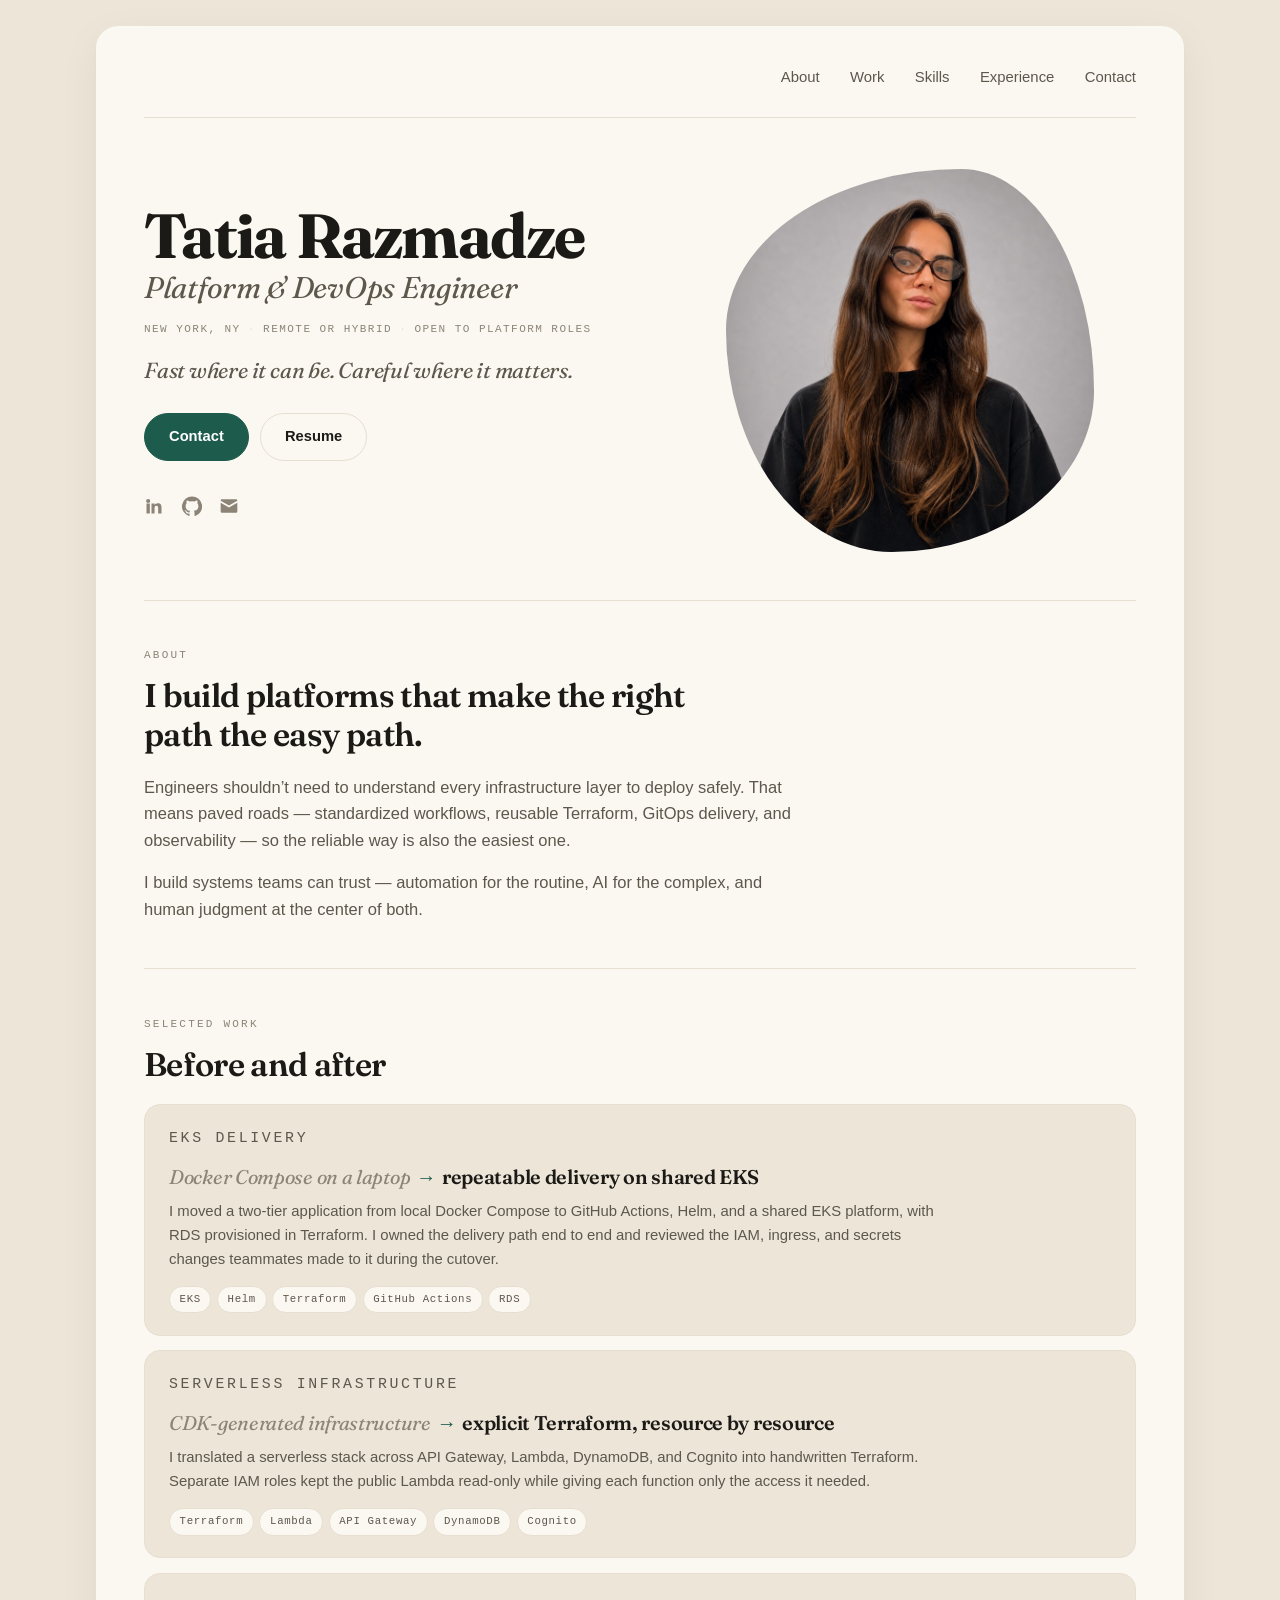
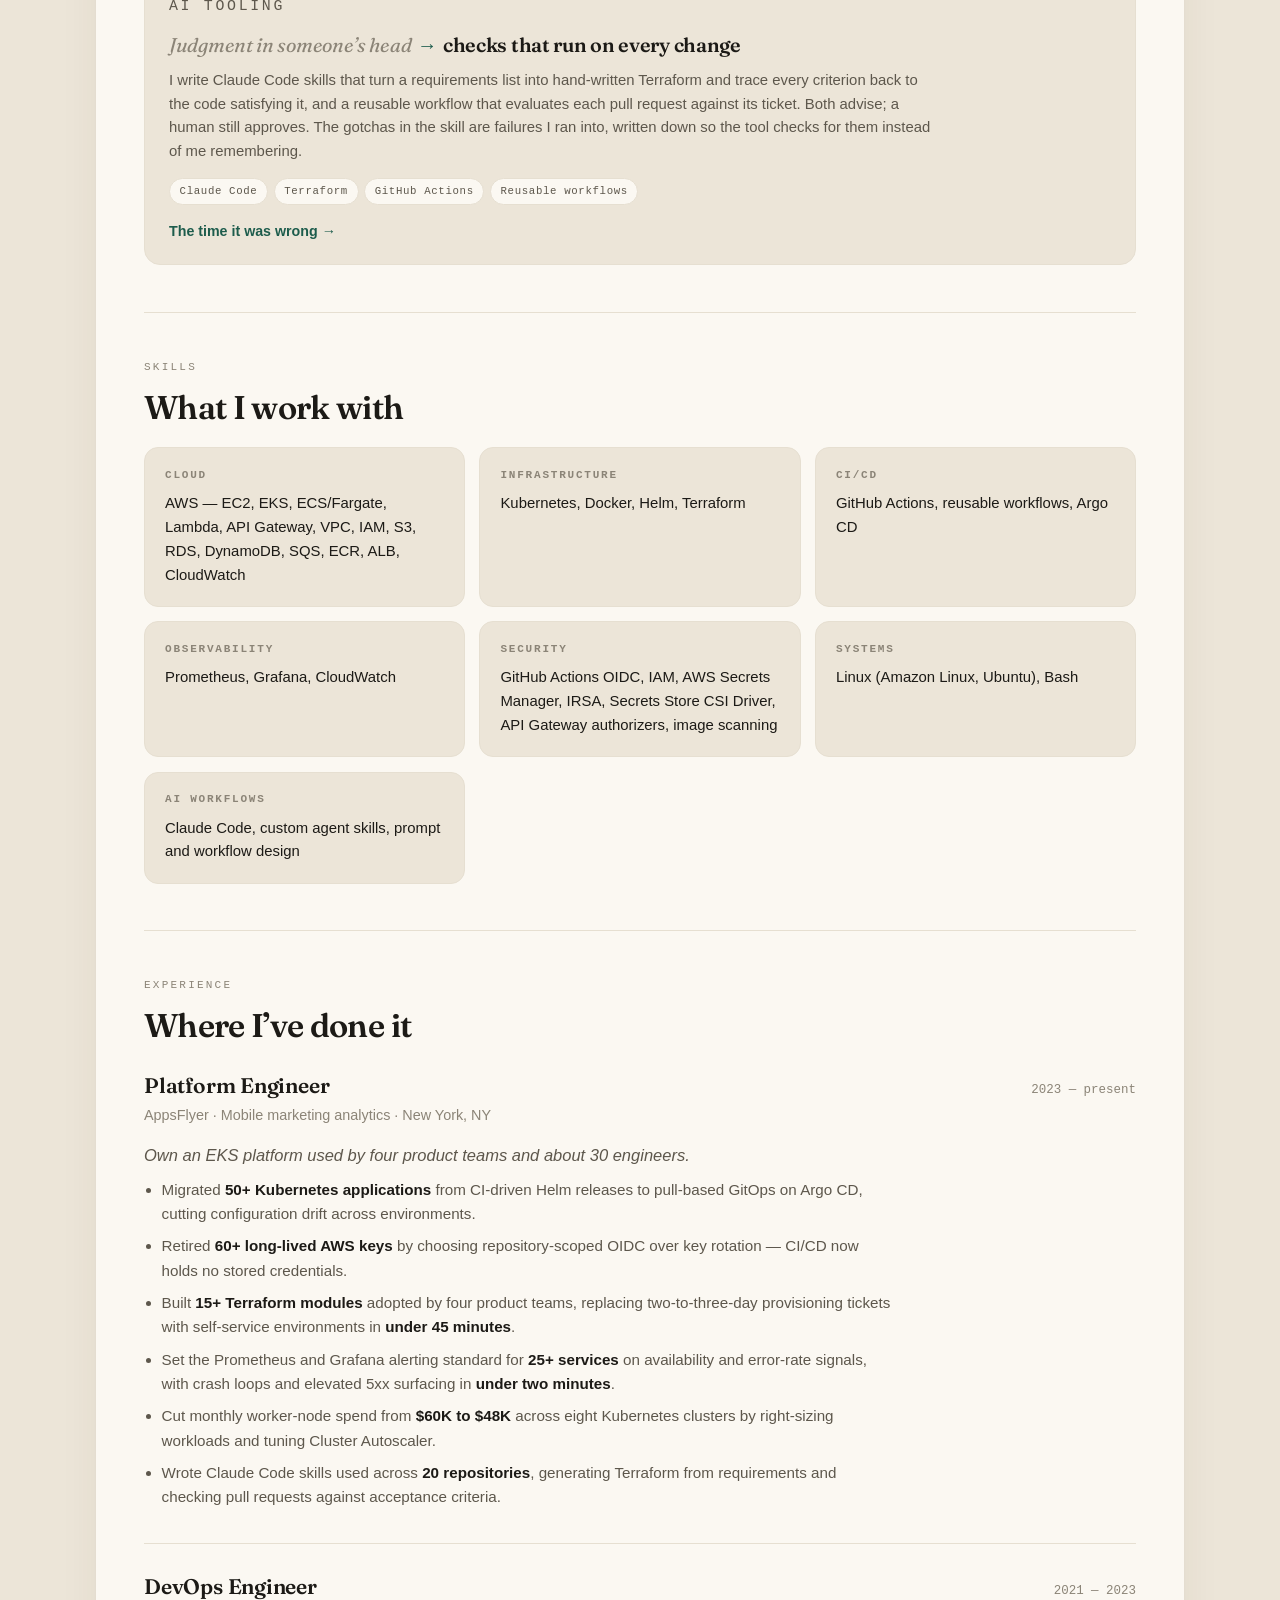
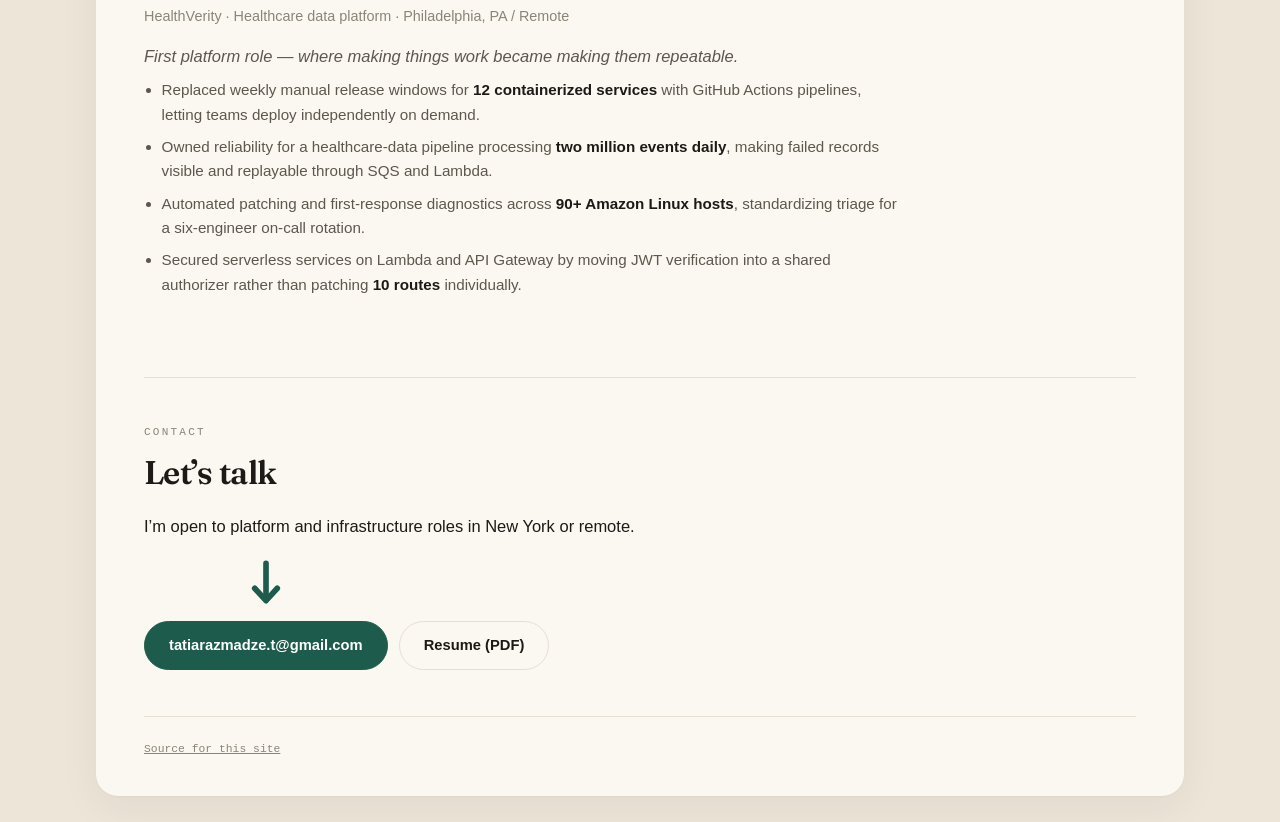
==== index.html @ e94b3e66 "site: merge the AI cards, shorten the agent log, tighten mobile, italic tagline" ====
<!doctype html>
<html lang="en">
<head>
<meta charset="utf-8">
<meta name="viewport" content="width=device-width, initial-scale=1">
<title>Tatia Razmadze — Platform Engineer</title>
<meta name="description" content="Platform Engineer in New York. AWS, Kubernetes, Terraform, GitOps delivery.">
<link rel="icon" href="favicon.svg" type="image/svg+xml">
<meta property="og:type" content="website">
<meta property="og:url" content="https://tatiarazmadze.com/">
<meta property="og:title" content="Tatia Razmadze — Platform Engineer">
<meta property="og:description" content="AWS, Kubernetes, Terraform, GitOps. Nobody should have to think about the platform.">
<meta property="og:image" content="https://tatiarazmadze.com/og.png">
<meta name="twitter:card" content="summary_large_image">
<meta name="twitter:image" content="https://tatiarazmadze.com/og.png">
<link rel="preconnect" href="https://fonts.googleapis.com">
<link rel="preconnect" href="https://fonts.gstatic.com" crossorigin>
<link href="https://fonts.googleapis.com/css2?family=Fraunces:ital,opsz,wght@0,9..144,300..700;1,9..144,300..700&display=swap" rel="stylesheet">
<link rel="stylesheet" href="styles.css">
</head>
<body>

<div class="sheet">

  <nav class="topnav">
    <div class="navlinks">
      <a href="#about">About</a>
      <a href="#work">Work</a>
      <a href="#skills">Skills</a>
      <a href="#experience">Experience</a>
      <a href="#contact">Contact</a>
    </div>
  </nav>

  <header class="hero" id="top">
    <div class="hero-text">
      <h1>Tatia <span class="hl">Razmadze</span><span class="role">Platform &amp; DevOps Engineer</span></h1>
      <p class="meta">
        <span>New York, NY</span> <i>·</i> <span>Remote or hybrid</span> <i>·</i> <span>Open to platform roles</span>
      </p>
      <p class="lede">Fast where it can be. Careful where it matters.</p>
      <div class="actions">
        <a class="btn" href="#contact">Contact</a>
        <a class="btn ghost" href="resume.pdf">Resume</a>
      </div>
      <div class="socials">
        <a href="https://www.linkedin.com/in/tatiarazmadze" aria-label="LinkedIn">
          <svg viewBox="0 0 24 24" width="20" height="20" fill="currentColor"><path d="M4.98 3.5a2.5 2.5 0 1 1 0 5 2.5 2.5 0 0 1 0-5zM3 9h4v12H3zM9 9h3.8v1.7h.05c.53-.95 1.83-1.95 3.76-1.95C20.3 8.75 21 11 21 14.1V21h-4v-6.1c0-1.45-.03-3.3-2.02-3.3-2.02 0-2.33 1.58-2.33 3.2V21H9z"/></svg>
        </a>
        <a href="https://github.com/tatia-bit" aria-label="GitHub">
          <svg viewBox="0 0 24 24" width="20" height="20" fill="currentColor"><path d="M12 .5a12 12 0 0 0-3.79 23.4c.6.11.82-.26.82-.58v-2.2c-3.34.72-4.04-1.42-4.04-1.42-.55-1.39-1.34-1.76-1.34-1.76-1.09-.75.08-.73.08-.73 1.2.08 1.84 1.24 1.84 1.24 1.07 1.83 2.8 1.3 3.49.99.11-.78.42-1.3.76-1.6-2.67-.3-5.47-1.34-5.47-5.96 0-1.32.47-2.4 1.24-3.24-.13-.3-.54-1.52.12-3.18 0 0 1.01-.32 3.3 1.23a11.5 11.5 0 0 1 6.01 0c2.29-1.55 3.3-1.23 3.3-1.23.66 1.66.25 2.88.12 3.18.77.84 1.23 1.92 1.23 3.24 0 4.63-2.8 5.65-5.48 5.95.43.37.81 1.1.81 2.22v3.29c0 .32.22.7.83.58A12 12 0 0 0 12 .5z"/></svg>
        </a>
        <a href="mailto:tatiarazmadze.t@gmail.com" aria-label="Email">
          <svg viewBox="0 0 24 24" width="20" height="20" fill="currentColor"><path d="M2 5.5A1.5 1.5 0 0 1 3.5 4h17A1.5 1.5 0 0 1 22 5.5v.3l-10 5.7L2 5.8zM2 8.1l9.5 5.4c.3.2.7.2 1 0L22 8.1V18.5a1.5 1.5 0 0 1-1.5 1.5h-17A1.5 1.5 0 0 1 2 18.5z"/></svg>
        </a>
      </div>
    </div>

    <div class="hero-art">
      <div class="blob"><img src="tatia.jpg" alt="Tatia Razmadze" width="800" height="800"></div>
    </div>
  </header>

  <main>

    <section class="sec" id="about">
      <p class="kicker">About</p>
      <h2>I build platforms that make the right path the easy path.</h2>
      <div class="prose">
        <p>Engineers shouldn’t need to understand every infrastructure layer to deploy safely. That means
        paved roads — standardized workflows, reusable Terraform, GitOps delivery, and observability — so
        the reliable way is also the easiest one.</p>
        <p>I build systems teams can trust — automation for the routine, AI for the complex, and human
        judgment at the center of both.</p>
      </div>
    </section>


    <section class="sec" id="work">
      <p class="kicker">Selected work</p>
      <h2>Before and after</h2>

      <div class="balist">

        <article class="ba">
          <p class="ba-kind">EKS delivery</p>
          <h3><span class="was">Docker Compose on a laptop</span> <span class="arw">&rarr;</span> <span class="now">repeatable delivery on shared EKS</span></h3>
          <p>I moved a two-tier application from local Docker Compose to GitHub Actions, Helm, and a shared
          EKS platform, with RDS provisioned in Terraform. I owned the delivery path end to end and
          reviewed the IAM, ingress, and secrets changes teammates made to it during the cutover.</p>
          <ul class="tags"><li>EKS</li><li>Helm</li><li>Terraform</li><li>GitHub Actions</li><li>RDS</li></ul>
        </article>

        <article class="ba">
          <p class="ba-kind">Serverless infrastructure</p>
          <h3><span class="was">CDK-generated infrastructure</span> <span class="arw">&rarr;</span> <span class="now">explicit Terraform, resource by resource</span></h3>
          <p>I translated a serverless stack across API Gateway, Lambda, DynamoDB, and Cognito into
          handwritten Terraform. Separate IAM roles kept the public Lambda read-only while giving each
          function only the access it needed.</p>
          <ul class="tags"><li>Terraform</li><li>Lambda</li><li>API Gateway</li><li>DynamoDB</li><li>Cognito</li></ul>
        </article>

        <article class="ba">
          <p class="ba-kind">AI tooling</p>
          <h3><span class="was">Judgment in someone&rsquo;s head</span> <span class="arw">&rarr;</span> <span class="now">checks that run on every change</span></h3>
          <p>I write Claude Code skills that turn a requirements list into hand-written Terraform and trace
          every criterion back to the code satisfying it, and a reusable workflow that evaluates each pull
          request against its ticket. Both advise; a human still approves. The gotchas in the skill are
          failures I ran into, written down so the tool checks for them instead of me remembering.</p>
          <ul class="tags"><li>Claude Code</li><li>Terraform</li><li>GitHub Actions</li><li>Reusable workflows</li></ul>
          <p class="linkline"><a href="agent-log.html">The time it was wrong &rarr;</a></p>
        </article>

      </div>
    </section>

    <section class="sec" id="skills">
      <p class="kicker">Skills</p>
      <h2>What I work with</h2>
      <div class="skillgrid">
        <div class="skill">
          <h3>Cloud</h3>
          <p>AWS — EC2, EKS, ECS/Fargate, Lambda, API Gateway, VPC, IAM, S3, RDS, DynamoDB, SQS, ECR, ALB, CloudWatch</p>
        </div>
        <div class="skill">
          <h3>Infrastructure</h3>
          <p>Kubernetes, Docker, Helm, Terraform</p>
        </div>
        <div class="skill">
          <h3>CI/CD</h3>
          <p>GitHub Actions, reusable workflows, Argo CD</p>
        </div>
        <div class="skill">
          <h3>Observability</h3>
          <p>Prometheus, Grafana, CloudWatch</p>
        </div>
        <div class="skill">
          <h3>Security</h3>
          <p>GitHub Actions OIDC, IAM, AWS Secrets Manager, IRSA, Secrets Store CSI Driver, API Gateway authorizers, image scanning</p>
        </div>
        <div class="skill">
          <h3>Systems</h3>
          <p>Linux (Amazon Linux, Ubuntu), Bash</p>
        </div>
        <div class="skill">
          <h3>AI workflows</h3>
          <p>Claude Code, custom agent skills, prompt and workflow design</p>
        </div>
      </div>
    </section>

    <section class="sec" id="experience">
      <p class="kicker">Experience</p>
      <h2>Where I’ve done it</h2>

      <article class="job">
        <div class="job-head">
          <div>
            <h3>Platform Engineer</h3>
            <p class="org">AppsFlyer · Mobile marketing analytics · New York, NY</p>
          </div>
          <span class="years">2023 — present</span>
        </div>
        <p class="job-intro">Own an EKS platform used by four product teams and about 30 engineers.</p>
        <ul>
          <li>Migrated <b>50+ Kubernetes applications</b> from CI-driven Helm releases to pull-based GitOps on Argo CD, cutting configuration drift across environments.</li>
          <li>Retired <b>60+ long-lived AWS keys</b> by choosing repository-scoped OIDC over key rotation — CI/CD now holds no stored credentials.</li>
          <li>Built <b>15+ Terraform modules</b> adopted by four product teams, replacing two-to-three-day provisioning tickets with self-service environments in <b>under 45 minutes</b>.</li>
          <li>Set the Prometheus and Grafana alerting standard for <b>25+ services</b> on availability and error-rate signals, with crash loops and elevated 5xx surfacing in <b>under two minutes</b>.</li>
          <li>Cut monthly worker-node spend from <b>$60K to $48K</b> across eight Kubernetes clusters by right-sizing workloads and tuning Cluster Autoscaler.</li>
          <li>Wrote Claude Code skills used across <b>20 repositories</b>, generating Terraform from requirements and checking pull requests against acceptance criteria.</li>
        </ul>
      </article>

      <article class="job">
        <div class="job-head">
          <div>
            <h3>DevOps Engineer</h3>
            <p class="org">HealthVerity · Healthcare data platform · Philadelphia, PA / Remote</p>
          </div>
          <span class="years">2021 — 2023</span>
        </div>
        <p class="job-intro">First platform role — where making things work became making them repeatable.</p>
        <ul>
          <li>Replaced weekly manual release windows for <b>12 containerized services</b> with GitHub Actions pipelines, letting teams deploy independently on demand.</li>
          <li>Owned reliability for a healthcare-data pipeline processing <b>two million events daily</b>, making failed records visible and replayable through SQS and Lambda.</li>
          <li>Automated patching and first-response diagnostics across <b>90+ Amazon Linux hosts</b>, standardizing triage for a six-engineer on-call rotation.</li>
          <li>Secured serverless services on Lambda and API Gateway by moving JWT verification into a shared authorizer rather than patching <b>10 routes</b> individually.</li>
        </ul>
      </article>
    </section>

    <section class="sec" id="contact">
      <p class="kicker">Contact</p>
      <h2>Let’s talk</h2>
      <p class="prose">I’m open to platform and infrastructure roles in New York or remote.</p>
      <div class="reach">
        <div class="reach-col">
          <svg class="downarrow" viewBox="0 0 28 46" aria-hidden="true" focusable="false">
            <path d="M14 3 V33" />
            <path d="M4 25 L14 36 L24 25" />
          </svg>
          <a class="btn" href="mailto:tatiarazmadze.t@gmail.com">tatiarazmadze.t@gmail.com</a>
        </div>
        <a class="btn ghost" href="resume.pdf">Resume (PDF)</a>
      </div>
    </section>

  </main>

  <footer>
    <p class="deploy" id="deploy"><!--DEPLOY_STAMP--></p>
    <p class="madeby"><a href="https://github.com/tatia-bit/tatiarazmadze.com">Source for this site</a></p>
  </footer>

</div>
</body>
</html>
---- styles.css ----
:root {
  --ground:  #ece5d8;
  --sheet:   #fbf8f2;
  --fg:      #1c1a16;
  --fg-soft: #5d574c;
  --fg-faint:#8b8477;
  --line:    #e6dfd1;
  --accent:  #1d5c4c;
  --accent-2:#2c7d67;
  --accent-lo:#e4ede9;
  --display: "Fraunces", Georgia, serif;
  --sans: ui-sans-serif, -apple-system, BlinkMacSystemFont, "Segoe UI", Helvetica, Arial, sans-serif;
  --mono: ui-monospace, SFMono-Regular, Menlo, Consolas, monospace;
}

@media (prefers-color-scheme: dark) {
  :root {
    --ground:#100f0b; --sheet:#191811; --fg:#f0ebe0; --fg-soft:#b0a897;
    --fg-faint:#837b6b; --line:#2b2820; --accent:#7cc6ac; --accent-2:#8fd4bc;
    --accent-lo:#1b2b25;
  }
}

* { box-sizing: border-box; }
html { -webkit-text-size-adjust: 100%; scroll-behavior: smooth; }

body {
  margin: 0;
  background: var(--ground);
  color: var(--fg);
  font-family: var(--sans);
  font-size: 16.5px;
  line-height: 1.6;
  padding: 1.6rem;
  overflow-x: hidden;
}

.sheet {
  max-width: 68rem;
  margin: 0 auto;
  background: var(--sheet);
  border-radius: 22px;
  padding: 1.6rem 3rem 2.4rem;
  box-shadow: 0 1px 2px rgba(0,0,0,.03), 0 12px 40px rgba(60,50,30,.06);
}

a { color: inherit; }

/* ---------- nav ---------- */

.topnav {
  display: flex;
  align-items: center;
  justify-content: flex-end;
  gap: 1rem 2rem;
  flex-wrap: wrap;
  padding: .9rem 0 1.4rem;
  border-bottom: 1px solid var(--line);
}

.logo {
  font-family: var(--display);
  font-weight: 700;
  font-size: 1.06rem;
  letter-spacing: -0.01em;
  text-decoration: none;
}

.navlinks { display: flex; flex-wrap: wrap; gap: 1.9rem; }

.navlinks a {
  font-size: .93rem;
  font-weight: 500;
  text-decoration: none;
  color: var(--fg-soft);
  padding-bottom: 3px;
  border-bottom: 2px solid transparent;
}

.navlinks a:hover { color: var(--fg); border-bottom-color: var(--accent); }

/* ---------- hero ---------- */

.hero {
  display: grid;
  grid-template-columns: minmax(0, 1.05fr) minmax(0, .95fr);
  gap: 2.5rem;
  align-items: center;
  padding: 3.2rem 0 3rem;
}

h1 {
  font-family: var(--display);
  font-weight: 700;
  font-size: clamp(2.5rem, 5.6vw, 3.9rem);
  line-height: 1.02;
  letter-spacing: -0.028em;
  margin: 0 0 1.1rem;
  overflow-wrap: break-word;
}

h1 .hl { color: var(--fg); }

h1 .role {
  display: block;
  font-size: .48em;
  font-weight: 400;
  font-style: italic;
  color: var(--fg-soft);
  letter-spacing: -0.01em;
  margin-top: .3rem;
}

.lede { font-size: 1.04rem; color: var(--fg-soft); max-width: 30rem; margin: 0 0 1.7rem; }

.actions { display: flex; flex-wrap: wrap; gap: .7rem; }

.btn {
  display: inline-block;
  background: var(--accent);
  color: #fff;
  border: 1.5px solid var(--accent);
  border-radius: 100px;
  padding: .72rem 1.5rem;
  font-size: .92rem;
  font-weight: 600;
  text-decoration: none;
  transition: background .15s, color .15s;
}

.btn:hover { background: var(--accent-2); border-color: var(--accent-2); }

.btn.ghost { background: transparent; color: var(--fg); border-color: var(--line); }
.btn.ghost:hover { border-color: var(--accent); color: var(--accent); }

@media (prefers-color-scheme: dark) { .btn { color: #10241d; } }

.socials { display: flex; gap: 1.1rem; margin-top: 2.2rem; }
.socials a { color: var(--fg-faint); display: inline-flex; }
.socials a:hover { color: var(--accent); }

/* ---------- the blob ---------- */

.hero-art { display: flex; justify-content: center; }

.blob {
  width: min(23rem, 100%);
  aspect-ratio: 1 / 1.04;
  background: var(--accent);
  border-radius: 64% 36% 55% 45% / 42% 58% 42% 58%;
  display: flex;
  align-items: center;
  justify-content: center;
  overflow: hidden;
}

.blob img { width: 100%; height: 100%; object-fit: cover; display: block; }

.initials {
  font-family: var(--display);
  font-weight: 700;
  font-size: 5.5rem;
  color: var(--sheet);
  letter-spacing: -0.02em;
  opacity: .55;
}

/* ---------- sections ---------- */

.sec { padding: 2.9rem 0; border-top: 1px solid var(--line); }

.kicker {
  font-family: var(--mono);
  font-size: .69rem;
  letter-spacing: .2em;
  text-transform: uppercase;
  color: var(--fg-faint);
  margin: 0 0 .7rem;
}

h2 {
  font-family: var(--display);
  font-weight: 600;
  font-size: clamp(1.5rem, 3vw, 2.05rem);
  line-height: 1.18;
  letter-spacing: -0.02em;
  margin: 0 0 1.3rem;
  max-width: 26ch;
}

.prose { max-width: 42rem; }
.prose p { margin: 0 0 1rem; color: var(--fg-soft); }
.prose p:last-child { margin-bottom: 0; }

/* skills */

.skillgrid { display: grid; grid-template-columns: repeat(auto-fit, minmax(15rem, 1fr)); gap: .9rem; }

.skill {
  border: 1px solid var(--line);
  border-radius: 14px;
  padding: 1.15rem 1.25rem;
  background: var(--ground);
}

.skill h3 {
  font-family: var(--mono);
  font-size: .69rem;
  letter-spacing: .16em;
  text-transform: uppercase;
  color: var(--fg-faint);
  margin: 0 0 .5rem;
  font-weight: 600;
}

.skill p { margin: 0; font-size: .93rem; color: var(--fg); }
.skill a { color: var(--accent); }

/* experience */

.job { padding: 1.6rem 0; border-top: 1px solid var(--line); }
.job:first-of-type { border-top: none; padding-top: .2rem; }

.job-head { display: flex; flex-wrap: wrap; gap: .3rem 1.5rem; align-items: baseline; justify-content: space-between; }

.job h3 { font-family: var(--display); font-weight: 600; font-size: 1.32rem; margin: 0; letter-spacing: -0.01em; }

.org { margin: .1rem 0 0; font-size: .9rem; color: var(--fg-faint); }

.years { font-family: var(--mono); font-size: .78rem; color: var(--fg-faint); white-space: nowrap; }

.job-intro { margin: .9rem 0 .6rem; color: var(--fg-soft); font-style: italic; }

.job ul { margin: 0; padding-left: 1.1rem; }
.job li { margin: 0 0 .5rem; color: var(--fg-soft); font-size: .95rem; max-width: 46rem; }
.job li b { color: var(--fg); font-weight: 600; }

/* footer */

footer {
  border-top: 1px solid var(--line);
  padding-top: 1.4rem;
  display: flex;
  flex-wrap: wrap;
  gap: .4rem 1.5rem;
  justify-content: space-between;
  font-family: var(--mono);
  font-size: .71rem;
  color: var(--fg-faint);
}

footer p { margin: 0; }
footer .deploy:empty { display: none; }
footer a { color: var(--fg-faint); }
footer a:hover { color: var(--accent); }

/* ---------- responsive ---------- */

@media (max-width: 820px) {
  body { padding: .8rem; }
  .sheet { padding: 1.2rem 1.4rem 1.8rem; border-radius: 18px; }
  /* tightened so the About headline reaches the first screen on a 390px phone */
  .hero { grid-template-columns: minmax(0, 1fr); gap: 1.35rem; padding: 1.5rem 0 1.6rem; }
  .hero-art { order: -1; }
  .blob { width: min(11rem, 57%); }
  .initials { font-size: 3rem; }
  .navlinks { gap: 1.2rem; }
  .topnav { padding: .6rem 0 .9rem; }
  .job-head { flex-direction: column; }
  h1 { font-size: clamp(2.1rem, 8.4vw, 2.8rem); }
  .hero .meta { margin-bottom: .8rem; }
  .hero .lede { margin-bottom: 1.1rem; font-size: 1.18rem; }
  .socials { margin-top: 1.3rem; }
  .sec { padding: 1.9rem 0; }
}

/* ---------- selected work ---------- */

.workgrid { display: grid; grid-template-columns: minmax(0,1fr) minmax(0,1fr); gap: 1rem; }

.work + .work { margin-top: 1rem; }

.work {
  border: 1px solid var(--line);
  border-radius: 16px;
  padding: 1.5rem 1.6rem;
  background: var(--ground);
  display: flex;
  flex-direction: column;
}

.work-label {
  font-family: var(--mono);
  font-size: .66rem;
  letter-spacing: .18em;
  text-transform: uppercase;
  color: var(--fg-faint);
  margin: 0 0 .55rem;
}

.work h3 {
  font-family: var(--display);
  font-weight: 600;
  font-size: 1.24rem;
  line-height: 1.25;
  letter-spacing: -0.015em;
  margin: 0 0 .8rem;
}

.work p { font-size: .93rem; color: var(--fg-soft); margin: 0 0 .8rem; }

.work-note { border-left: 2px solid var(--line); padding-left: .85rem; }
.work-note b { color: var(--fg); font-weight: 600; }

.tags { list-style: none; display: flex; flex-wrap: wrap; gap: .35rem; padding: 0; margin: auto 0 0; }

.tags li {
  font-family: var(--mono);
  font-size: .67rem;
  letter-spacing: .06em;
  color: var(--fg-soft);
  border: 1px solid var(--line);
  border-radius: 100px;
  padding: .25rem .6rem;
  background: var(--sheet);
}

.work .linkline { margin: .9rem 0 0; font-size: .9rem; }
.work .linkline a { color: var(--accent); font-weight: 600; text-decoration: none; border-bottom: 1px solid transparent; }
.work .linkline a:hover { border-bottom-color: var(--accent); }

@media (max-width: 820px) {
  .workgrid { grid-template-columns: minmax(0,1fr); }
}

/* artifact-style work items */

.artifact-label {
  font-family: var(--mono);
  font-size: .66rem;
  letter-spacing: .16em;
  text-transform: uppercase;
  color: var(--fg-faint);
  margin: 0 0 .7rem;
}

.code {
  background: var(--fg);
  border-radius: 12px;
  padding: 1.05rem 1.15rem;
  overflow-x: auto;
  margin: 0 0 1.1rem;
}

.code pre {
  margin: 0;
  font-family: var(--mono);
  font-size: .76rem;
  line-height: 1.65;
  color: #ded7c7;
  white-space: pre;
}

@media (prefers-color-scheme: dark) {
  .code { background: #0c0b07; border: 1px solid var(--line); }
  .code pre { color: #cfc8b8; }
}

.work h3 { margin-top: 0; }
.work code { background: var(--sheet); border: 1px solid var(--line); }

/* ---------- before / after ---------- */

.balist { display: grid; gap: .9rem; }

.ba {
  border: 1px solid var(--line);
  border-radius: 16px;
  padding: 1.35rem 1.5rem;
  background: var(--ground);
}

.ba h3 {
  font-family: var(--display);
  font-weight: 600;
  font-size: 1.24rem;
  line-height: 1.3;
  letter-spacing: -0.015em;
  margin: 0 0 .6rem;
}

.ba .was { color: var(--fg-faint); font-weight: 400; font-style: italic; }
.ba .arw { color: var(--accent); padding: 0 .15rem; }
.ba .now { color: var(--fg); }

.ba p { font-size: .93rem; color: var(--fg-soft); margin: 0 0 .9rem; max-width: 48rem; }
.ba .tags { margin: 0; }

/* hero meta line */
.hero .meta {
  display: flex;
  flex-wrap: wrap;
  align-items: center;
  font-family: var(--mono);
  font-size: .69rem;
  letter-spacing: .13em;
  text-transform: uppercase;
  color: var(--fg-faint);
  margin: 0 0 1.15rem;
}
.hero .meta i { font-style: normal; color: var(--line); padding: 0 .45rem; }
.hero .lede {
  font-family: var(--display);
  font-style: italic;
  font-weight: 400;
  font-size: 1.36rem;
  line-height: 1.32;
  letter-spacing: -0.01em;
  color: var(--fg-soft);
  max-width: 27rem;
  margin: 0 0 1.7rem;
}
@media (max-width: 520px) { .hero .meta { font-size: .64rem; } .hero .meta i { padding: 0 .3rem; } }

/* contact arrow — centred on the email button */
.reach { display: flex; flex-wrap: wrap; gap: .7rem; align-items: flex-end; }

.reach-col { display: flex; flex-direction: column; align-items: center; width: fit-content; }

.downarrow {
  width: 34px;
  height: 52px;
  margin: .3rem 0 .55rem;
  fill: none;
  stroke: var(--accent);
  stroke-width: 5;
  stroke-linecap: round;
  stroke-linejoin: round;
}

@media (max-width: 520px) {
  .reach { align-items: stretch; }
  .reach-col { width: 100%; }
  .reach-col .btn { width: 100%; text-align: center; }
}

.ba-kind {
  font-family: var(--mono);
  font-size: .65rem;
  letter-spacing: .18em;
  text-transform: uppercase;
  color: var(--fg-faint);
  margin: 0 0 .5rem;
}

/* ---------- agent log page ---------- */

.wrap { max-width: 46rem; margin: 0 auto; }

.log-head { padding: 2.6rem 0 1.4rem; border-bottom: 1px solid var(--line); }

.back {
  font-family: var(--mono);
  font-size: .7rem;
  letter-spacing: .14em;
  text-transform: uppercase;
  color: var(--fg-faint);
  text-decoration: none;
}
.back:hover { color: var(--fg); }

.log-head h1 {
  font-size: clamp(1.9rem, 4.6vw, 2.9rem);
  line-height: 1.08;
  max-width: 20ch;
  margin: .7rem 0 1rem;
}
.log-head h1 .light { display: block; font-weight: 300; font-style: italic; color: var(--fg-soft); }

.log-lede { font-size: 1.06rem; color: var(--fg-soft); max-width: 36rem; margin: 0; }

.log-section { padding: 1.8rem 0 .4rem; }
.log-section h2 {
  font-family: var(--display);
  font-weight: 600;
  font-size: 1.4rem;
  letter-spacing: -0.015em;
  margin: 0 0 .7rem;
  max-width: none;
}
.log-section p { margin: 0 0 .85rem; max-width: 38rem; color: var(--fg-soft); }
.log-section p b { color: var(--fg); font-weight: 600; }

.pull {
  border-left: 3px solid var(--accent);
  background: var(--ground);
  border-radius: 0 12px 12px 0;
  padding: 1.05rem 1.25rem;
  margin: 1.3rem 0;
}
.pull p { margin: 0; color: var(--fg); }

.colophon { padding: 1.6rem 0 2.4rem; }
.colophon .inner {
  border-top: 1px solid var(--line);
  padding-top: 1.3rem;
  font-size: .9rem;
  color: var(--fg-soft);
}
.colophon .inner p { margin: 0; }
.colophon a { color: var(--accent); }

.ba .linkline { margin: .9rem 0 0; font-size: .89rem; }
.ba .linkline a { color: var(--accent); font-weight: 600; text-decoration: none; border-bottom: 1px solid transparent; }
.ba .linkline a:hover { border-bottom-color: var(--accent); }

/* ---------- agent log: two verdicts ---------- */

.verdicts { display: grid; grid-template-columns: minmax(0,1fr) minmax(0,1fr); gap: 1rem; padding: 1.6rem 0 0; }

.verdict {
  border: 1px solid var(--line);
  border-radius: 16px;
  padding: 1.4rem 1.5rem;
  background: var(--ground);
}

.vtag {
  font-family: var(--mono);
  font-size: .66rem;
  letter-spacing: .18em;
  text-transform: uppercase;
  margin: 0 0 .6rem;
  display: inline-block;
  padding: .25rem .65rem;
  border-radius: 100px;
}

.vtag-wrong { color: var(--clay, #a8502a); border: 1px solid currentColor; }
.vtag-right { color: var(--accent); border: 1px solid currentColor; }

.verdict h2 {
  font-family: var(--display);
  font-weight: 600;
  font-size: 1.22rem;
  line-height: 1.25;
  letter-spacing: -0.015em;
  margin: 0 0 .8rem;
  max-width: none;
}

.verdict p { font-size: .92rem; color: var(--fg-soft); margin: 0 0 .75rem; }
.verdict p:last-child { margin-bottom: 0; }
.verdict b { color: var(--fg); font-weight: 600; }

.log-close { padding: 2rem 0 1rem; }
.pointline {
  font-family: var(--display);
  font-size: 1.3rem;
  line-height: 1.35;
  letter-spacing: -0.015em;
  color: var(--fg);
  max-width: 34rem;
  margin: 0 0 .9rem;
}
.log-close p { color: var(--fg-soft); max-width: 36rem; }

@media (max-width: 820px) {
  .verdicts { grid-template-columns: minmax(0,1fr); }
}
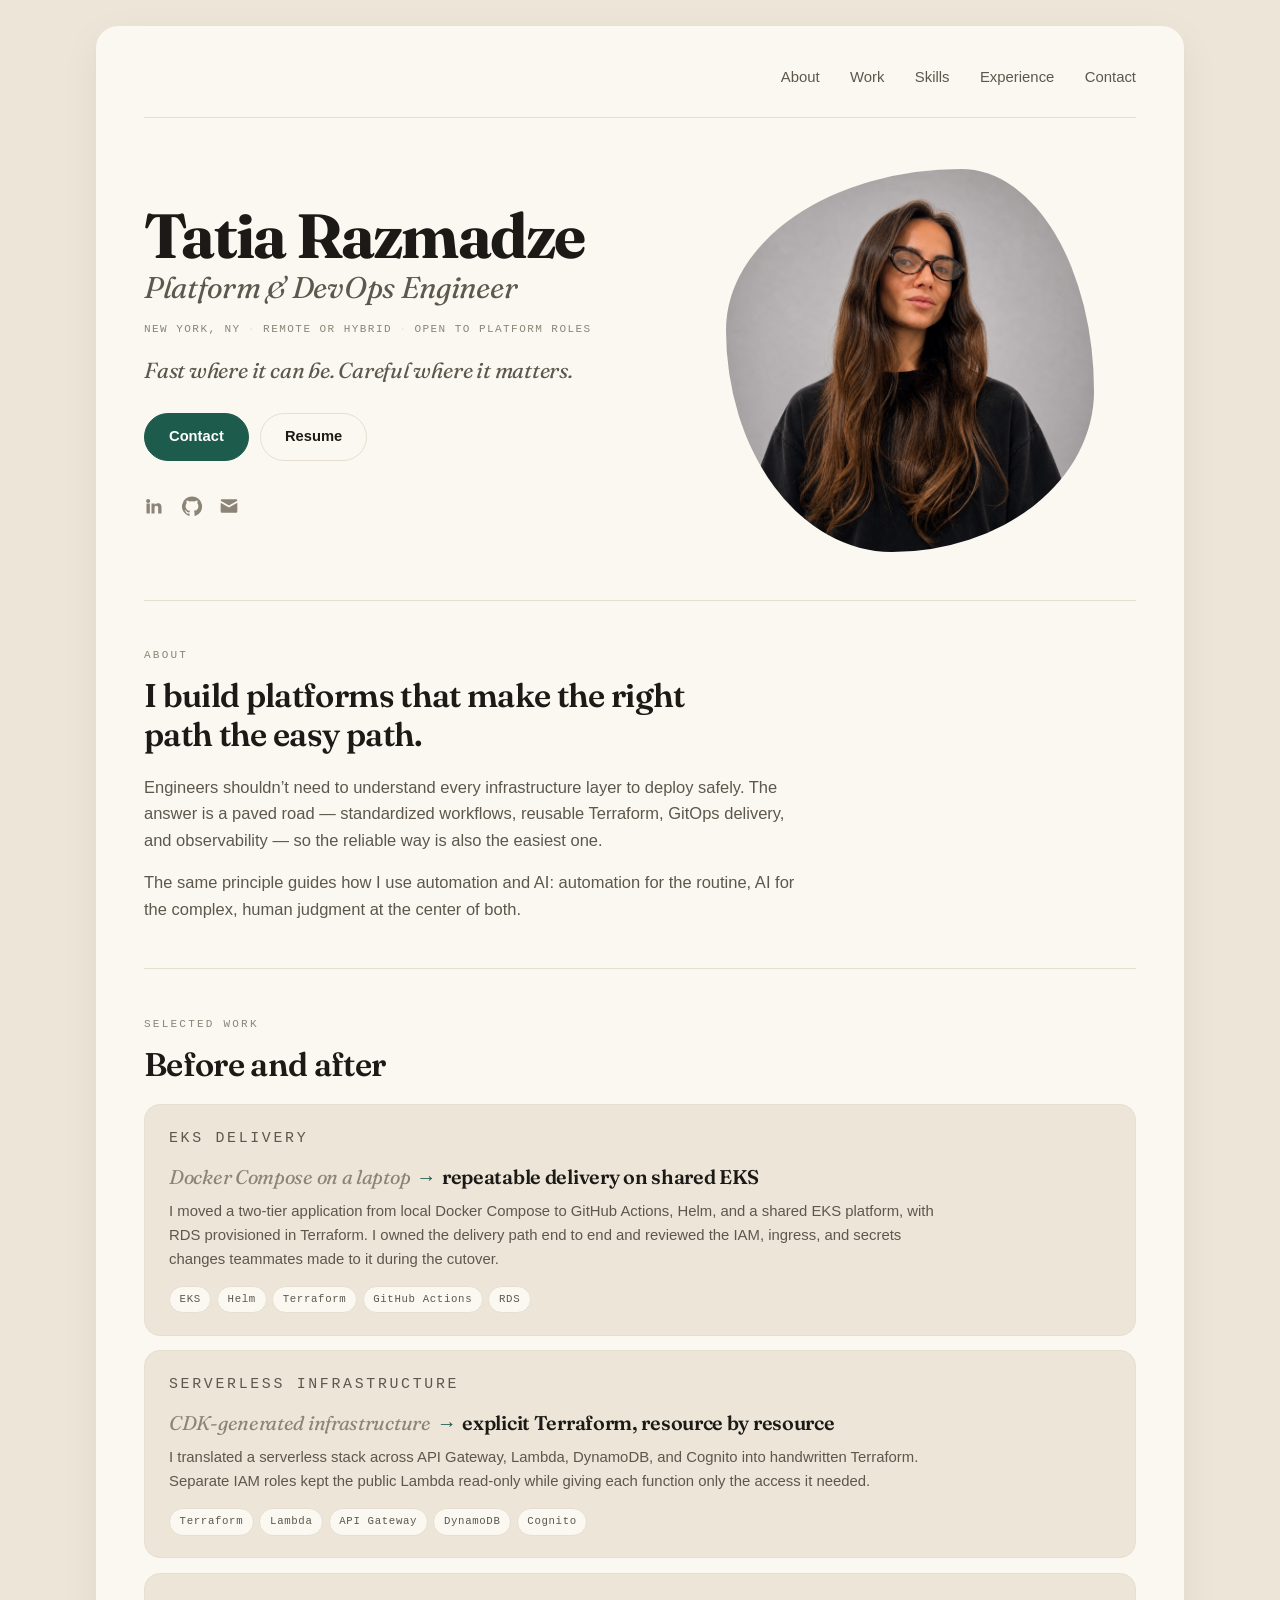
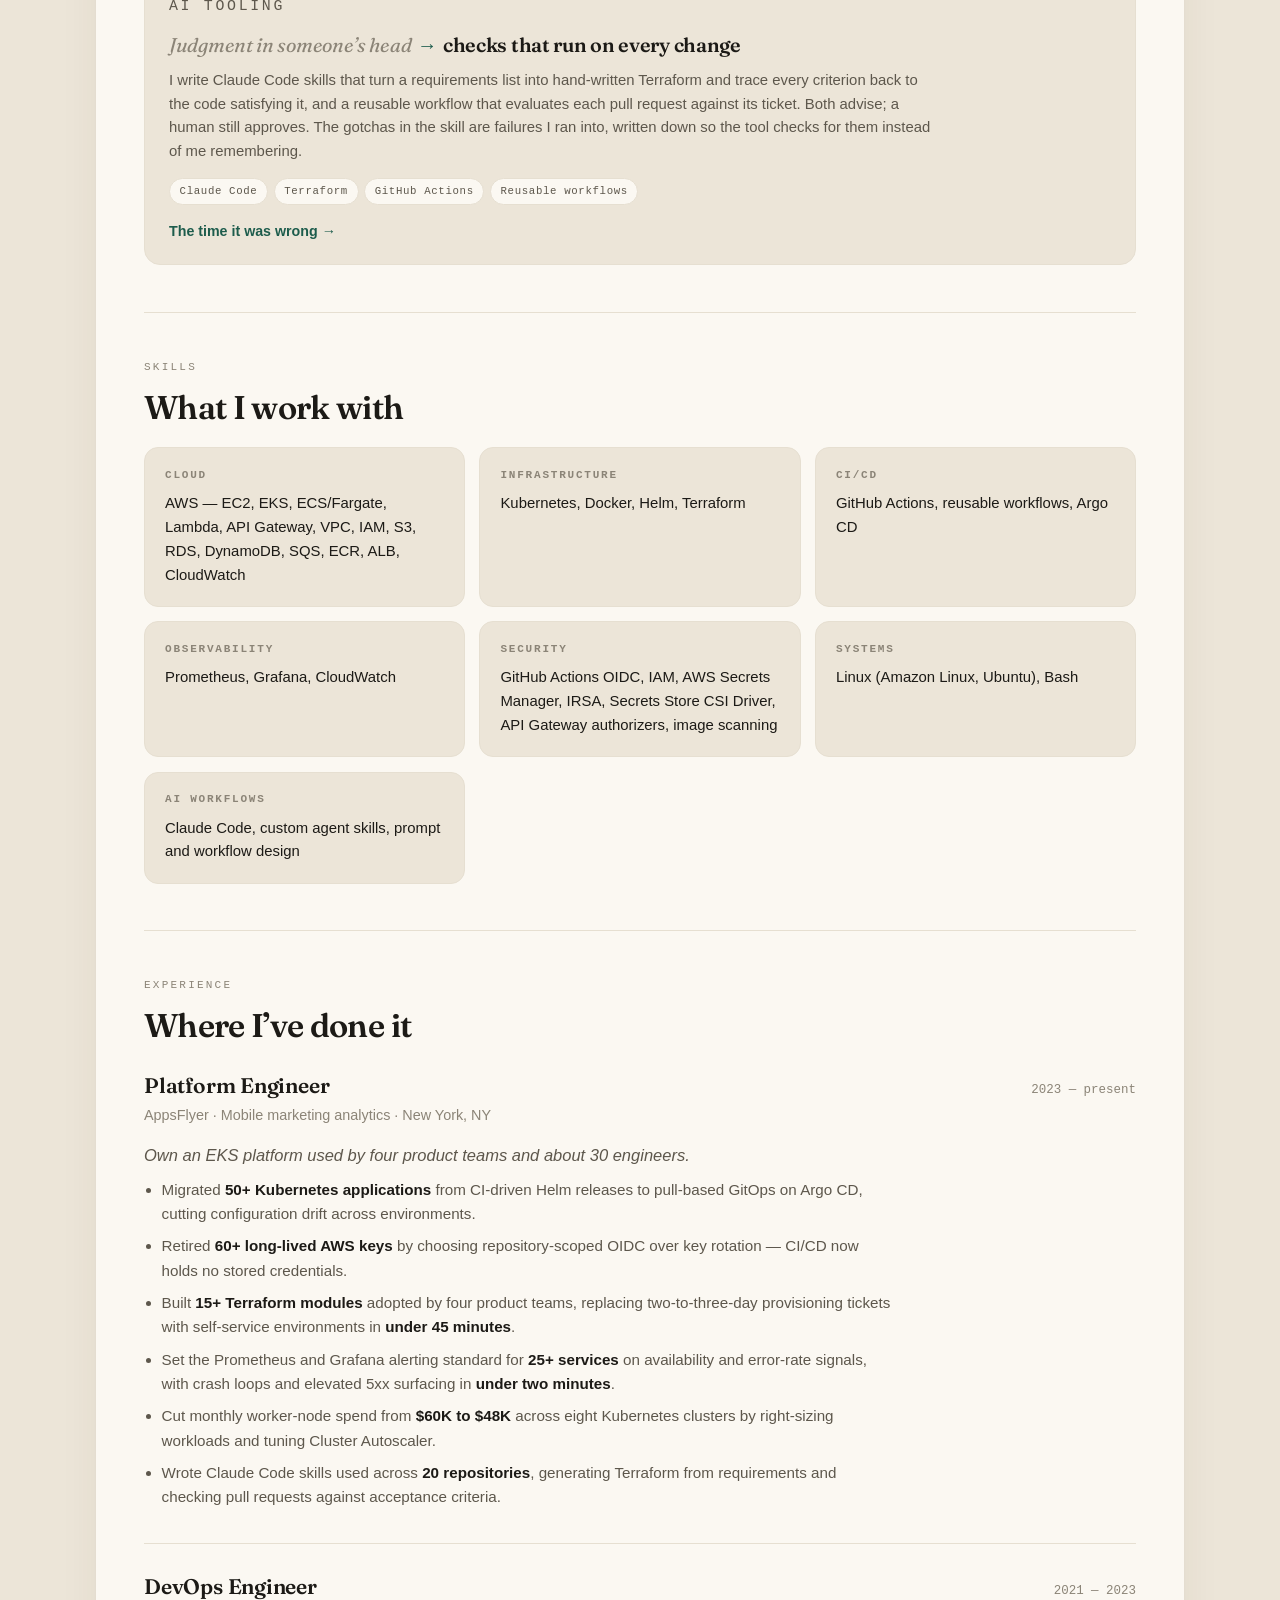
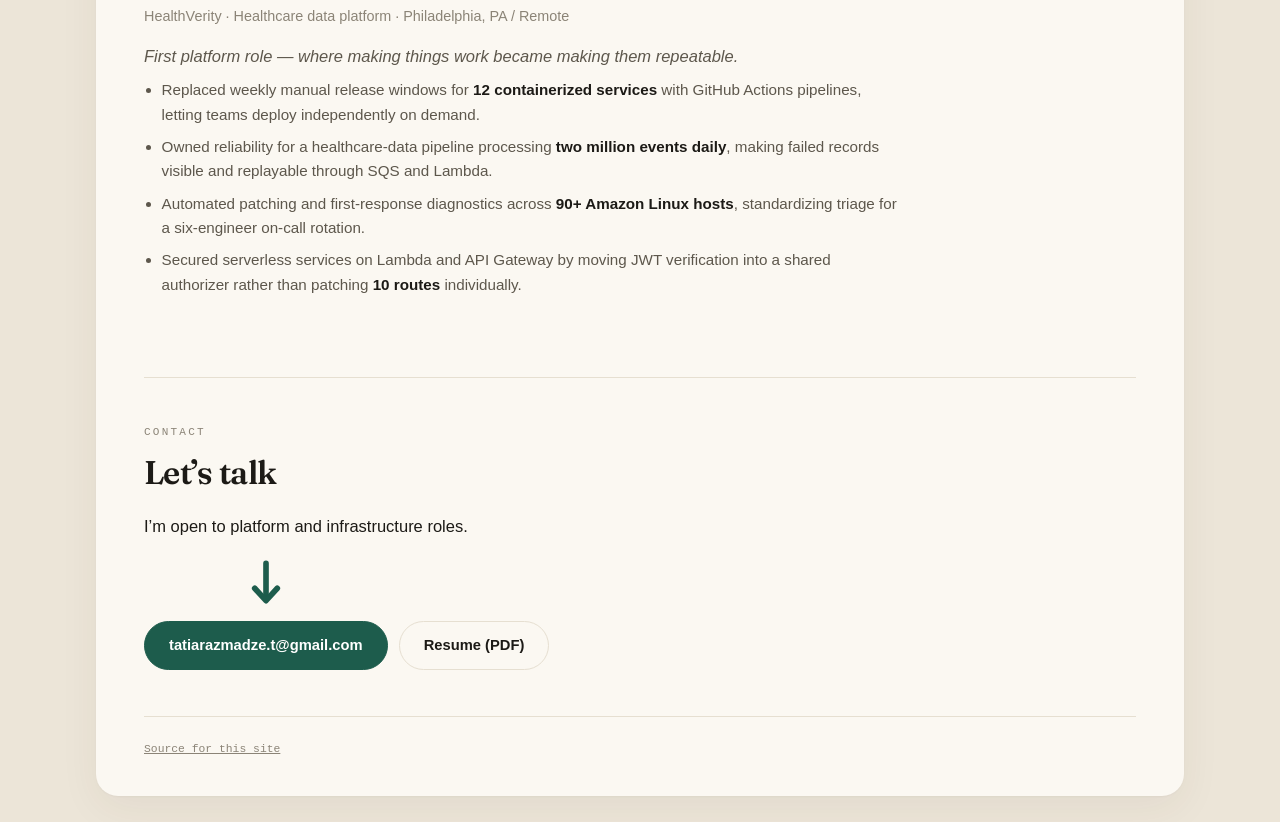
==== commit ab3125fc: "about: the paved road, and the principle behind the tooling" ====
--- a/index.html
+++ b/index.html
@@ -67,11 +67,11 @@
       <p class="kicker">About</p>
       <h2>I build platforms that make the right path the easy path.</h2>
       <div class="prose">
-        <p>Engineers shouldn’t need to understand every infrastructure layer to deploy safely. That means
-        paved roads — standardized workflows, reusable Terraform, GitOps delivery, and observability — so
-        the reliable way is also the easiest one.</p>
-        <p>I build systems teams can trust — automation for the routine, AI for the complex, and human
-        judgment at the center of both.</p>
+        <p>Engineers shouldn’t need to understand every infrastructure layer to deploy safely. The answer
+        is a paved road — standardized workflows, reusable Terraform, GitOps delivery, and observability —
+        so the reliable way is also the easiest one.</p>
+        <p>The same principle guides how I use automation and AI: automation for the routine, AI for the
+        complex, human judgment at the center of both.</p>
       </div>
     </section>
 
@@ -193,7 +193,7 @@
     <section class="sec" id="contact">
       <p class="kicker">Contact</p>
       <h2>Let’s talk</h2>
-      <p class="prose">I’m open to platform and infrastructure roles in New York or remote.</p>
+      <p class="prose">I’m open to platform and infrastructure roles.</p>
       <div class="reach">
         <div class="reach-col">
           <svg class="downarrow" viewBox="0 0 28 46" aria-hidden="true" focusable="false">
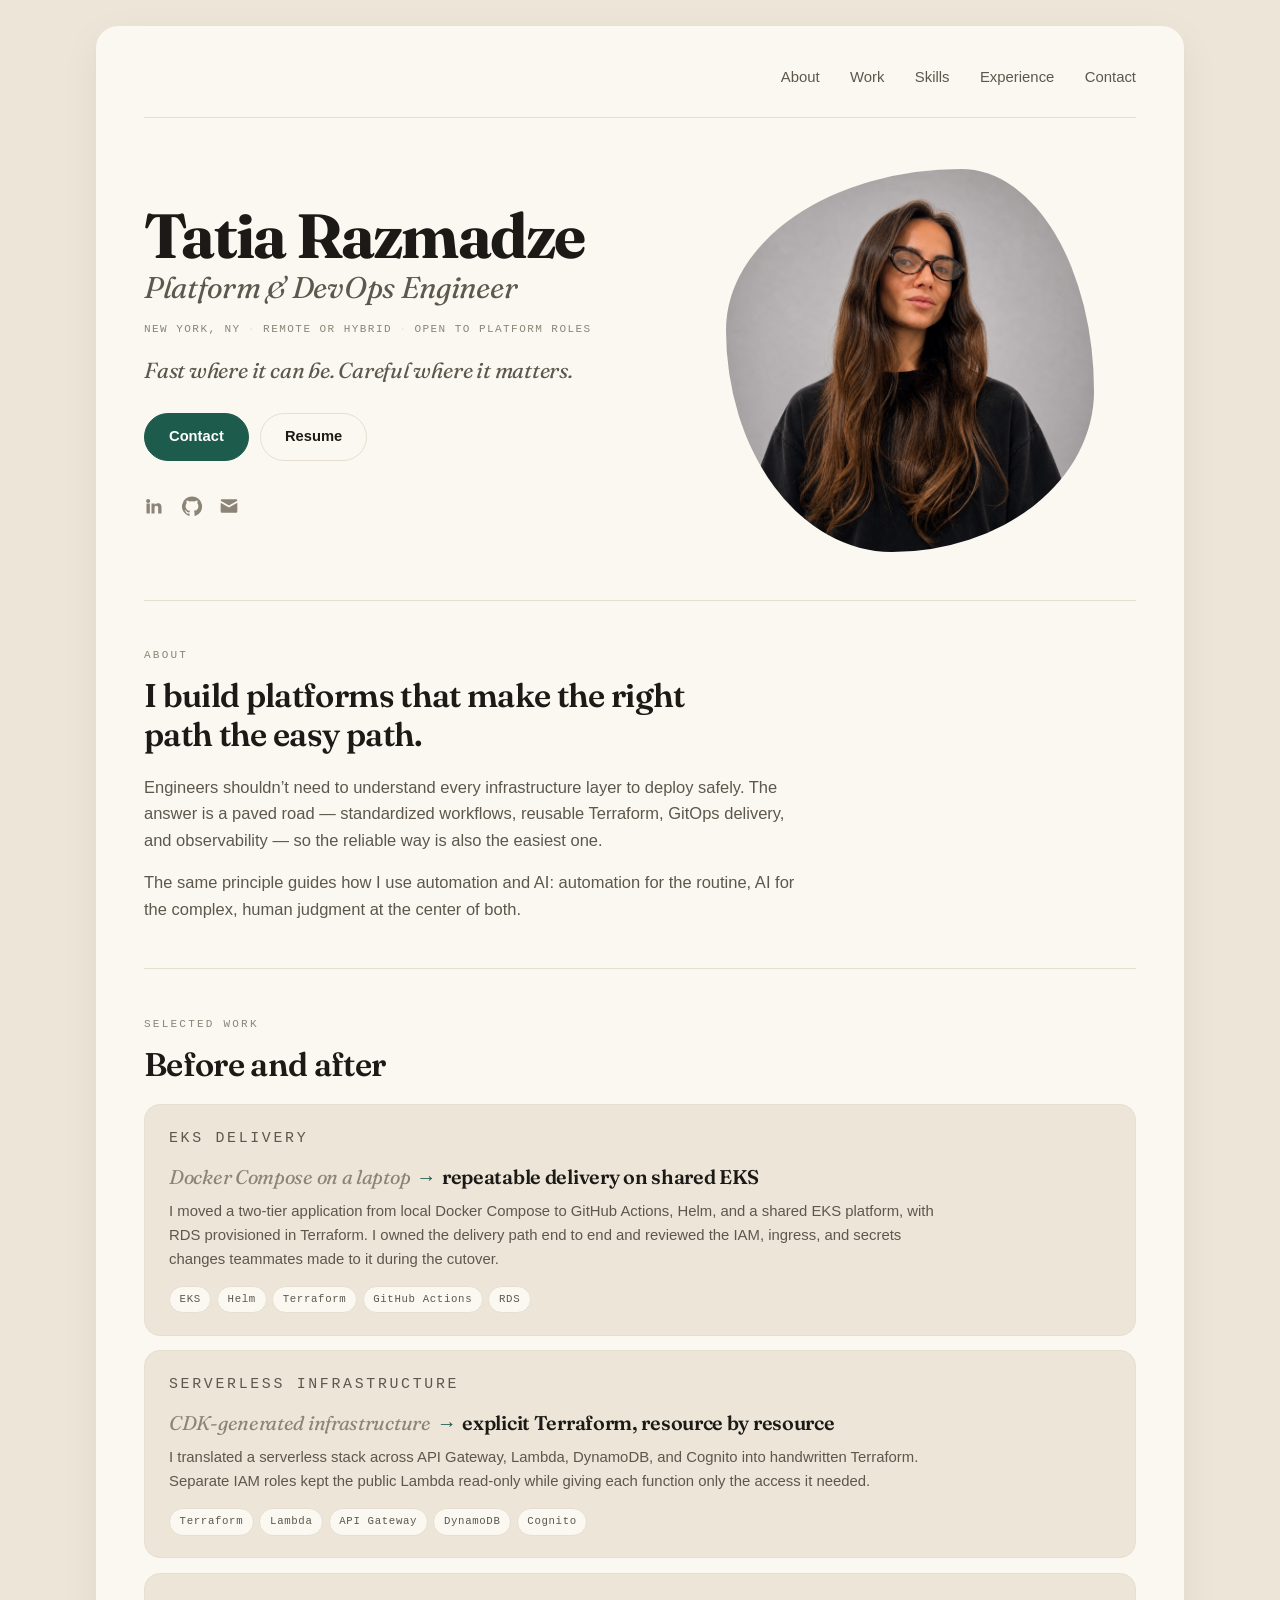
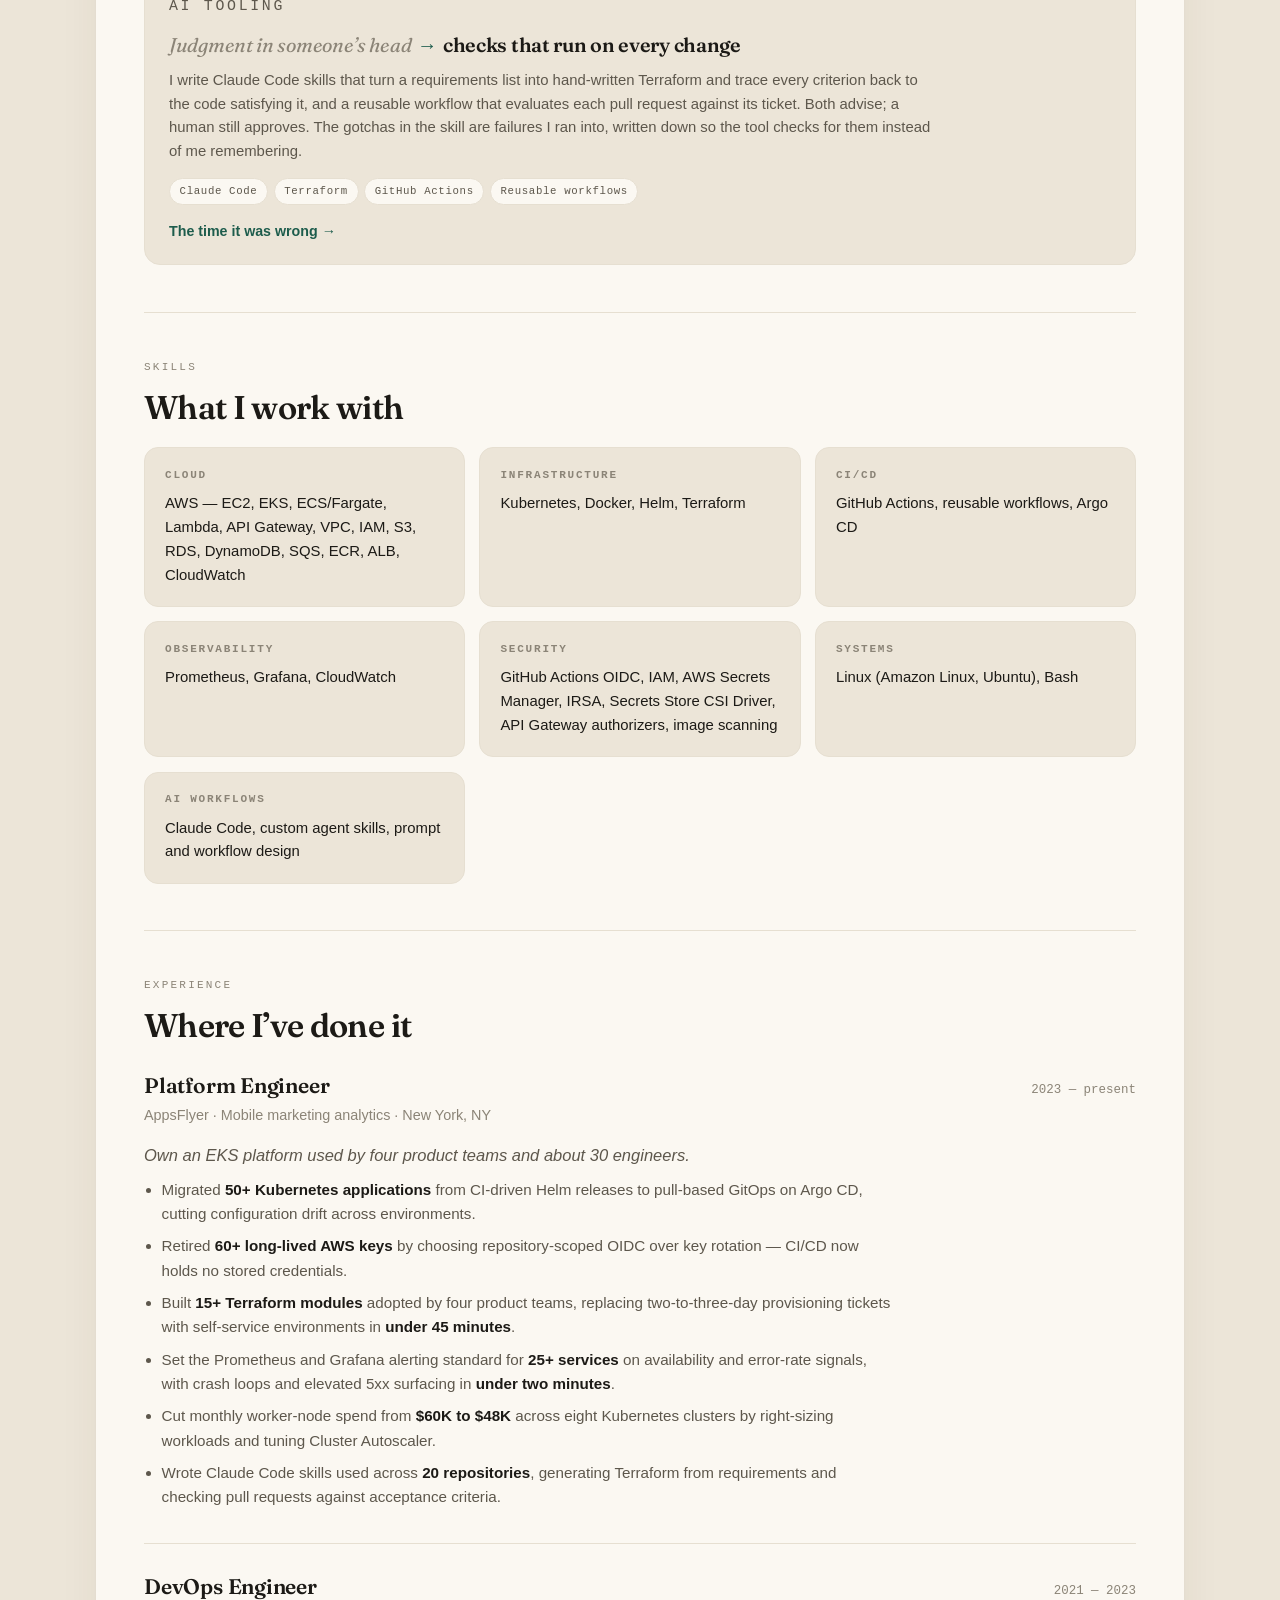
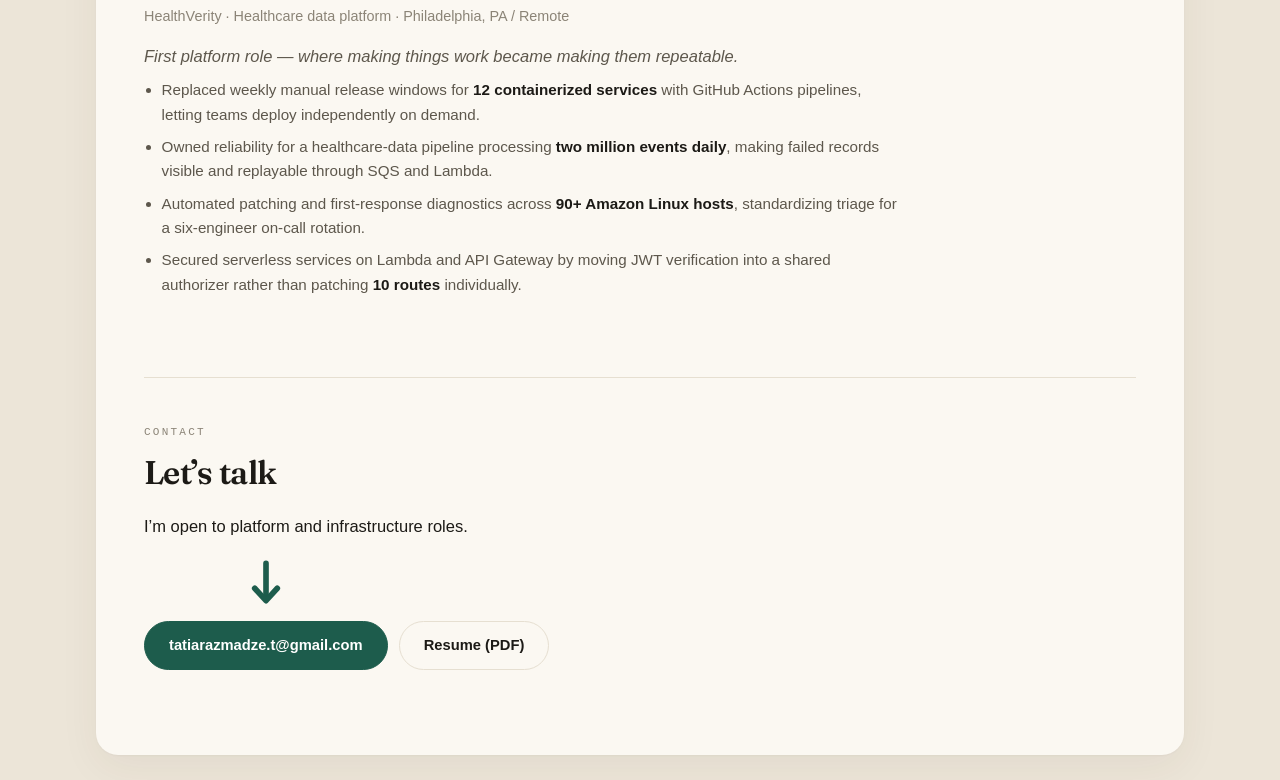
==== commit 6ce1ca30: "footer: remove the deploy stamp and source link" ====
--- a/index.html
+++ b/index.html
@@ -208,10 +208,7 @@
 
   </main>
 
-  <footer>
-    <p class="deploy" id="deploy"><!--DEPLOY_STAMP--></p>
-    <p class="madeby"><a href="https://github.com/tatia-bit/tatiarazmadze.com">Source for this site</a></p>
-  </footer>
+
 
 </div>
 </body>
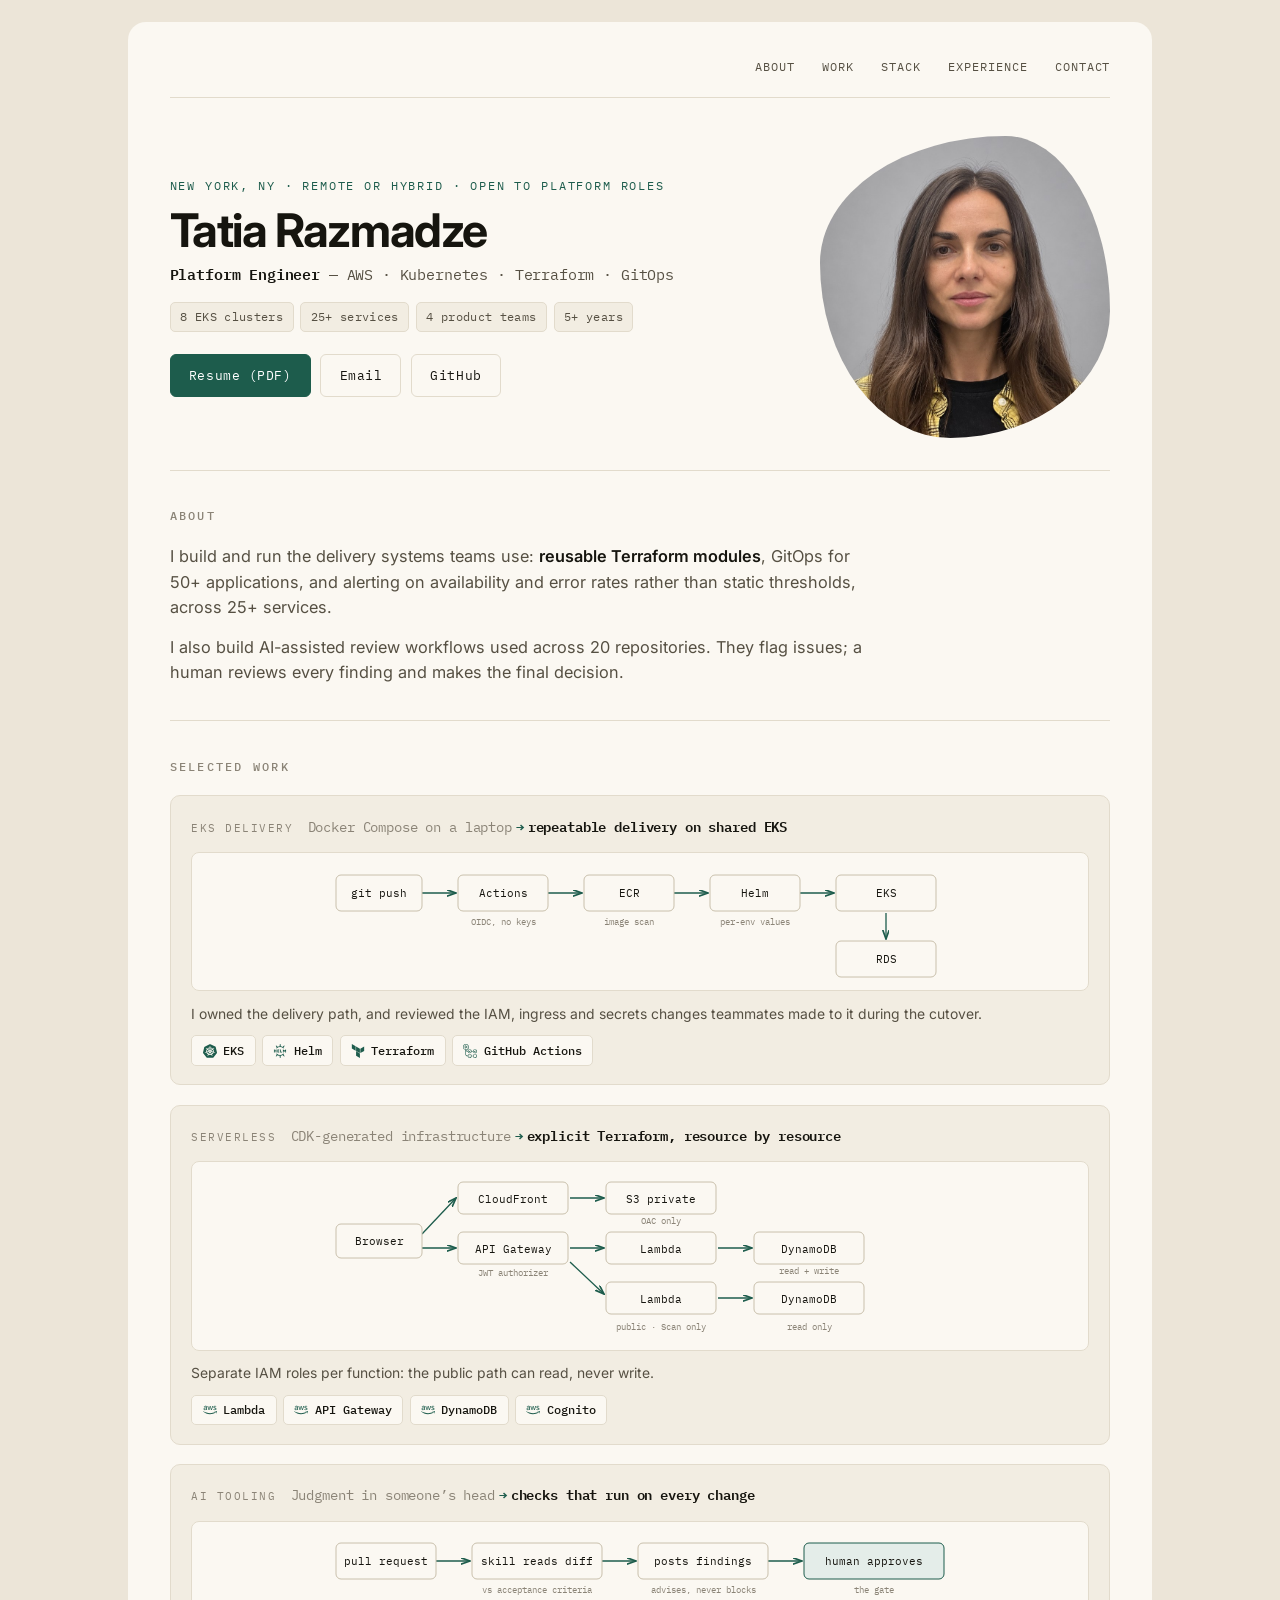
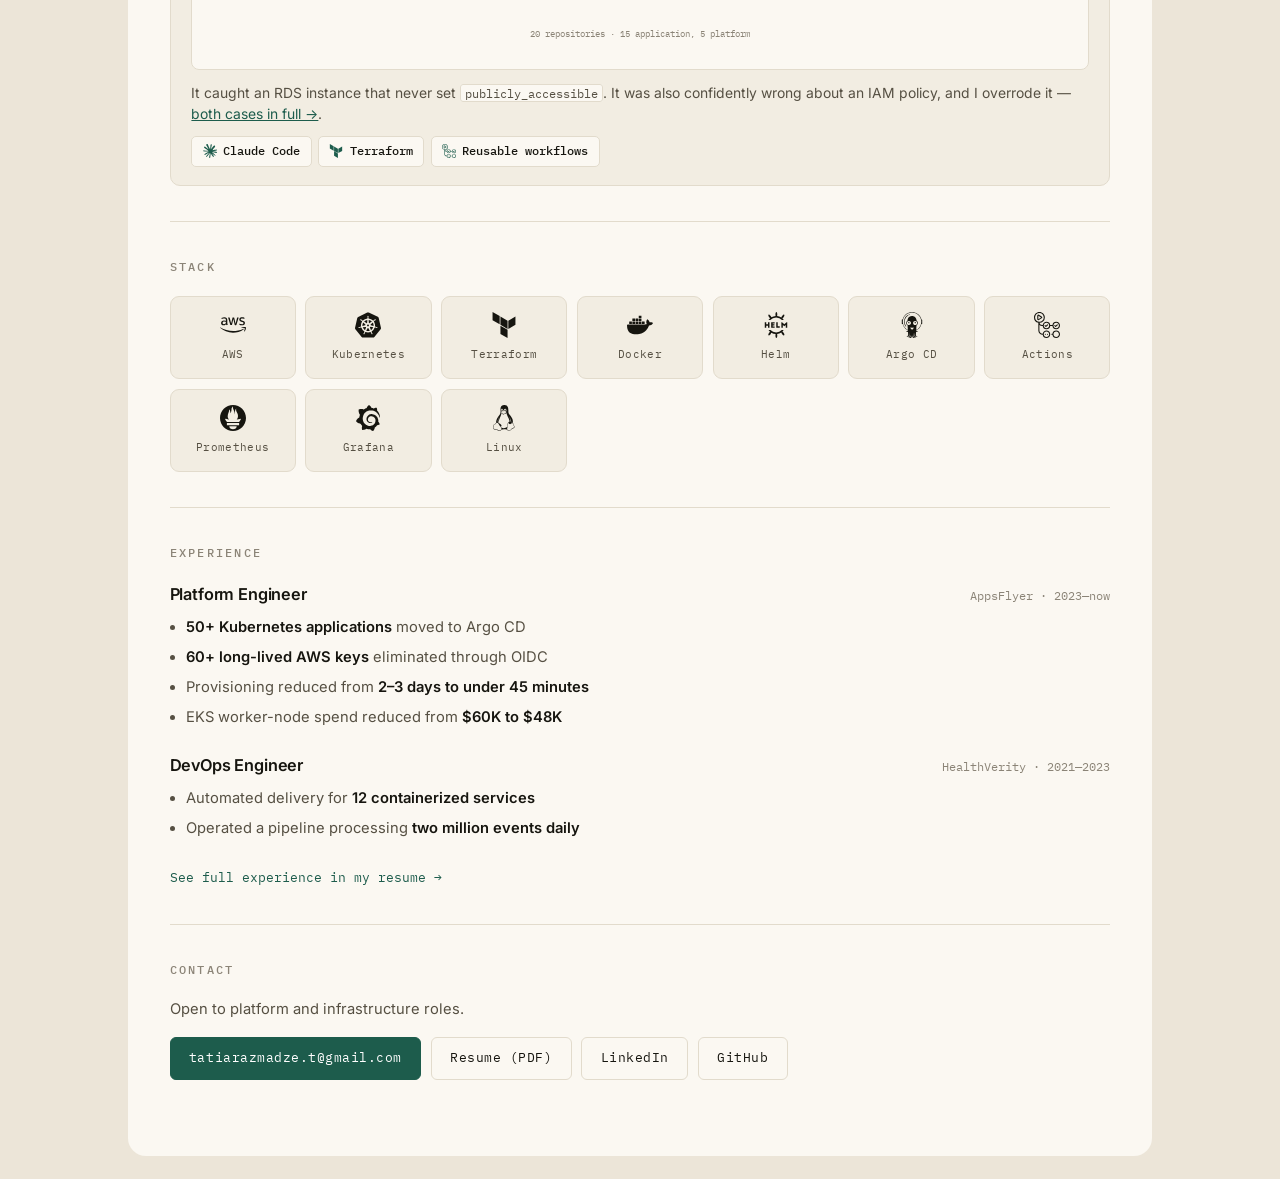
==== commit b91cd743: "redesign: mono type, vendor logos, architecture diagrams, tighter copy" ====
--- a/index.html
+++ b/index.html
@@ -9,207 +9,151 @@
 <meta property="og:type" content="website">
 <meta property="og:url" content="https://tatiarazmadze.com/">
 <meta property="og:title" content="Tatia Razmadze — Platform Engineer">
-<meta property="og:description" content="AWS, Kubernetes, Terraform, GitOps. Nobody should have to think about the platform.">
+<meta property="og:description" content="AWS, Kubernetes, Terraform, GitOps. What I build and run.">
 <meta property="og:image" content="https://tatiarazmadze.com/og.png">
 <meta name="twitter:card" content="summary_large_image">
 <meta name="twitter:image" content="https://tatiarazmadze.com/og.png">
 <link rel="preconnect" href="https://fonts.googleapis.com">
 <link rel="preconnect" href="https://fonts.gstatic.com" crossorigin>
-<link href="https://fonts.googleapis.com/css2?family=Fraunces:ital,opsz,wght@0,9..144,300..700;1,9..144,300..700&display=swap" rel="stylesheet">
+<link href="https://fonts.googleapis.com/css2?family=IBM+Plex+Mono:wght@400;500;600&family=Inter:wght@400;500;600;700&display=swap" rel="stylesheet">
 <link rel="stylesheet" href="styles.css">
 </head>
 <body>
 
 <div class="sheet">
 
-  <nav class="topnav">
-    <div class="navlinks">
-      <a href="#about">About</a>
-      <a href="#work">Work</a>
-      <a href="#skills">Skills</a>
-      <a href="#experience">Experience</a>
-      <a href="#contact">Contact</a>
-    </div>
+  <nav class="nav">
+    <a href="#about">About</a><a href="#projects">Work</a><a href="#stack">Stack</a><a href="#exp">Experience</a><a href="#contact">Contact</a>
   </nav>
 
-  <header class="hero" id="top">
-    <div class="hero-text">
-      <h1>Tatia <span class="hl">Razmadze</span><span class="role">Platform &amp; DevOps Engineer</span></h1>
-      <p class="meta">
-        <span>New York, NY</span> <i>·</i> <span>Remote or hybrid</span> <i>·</i> <span>Open to platform roles</span>
-      </p>
-      <p class="lede">Fast where it can be. Careful where it matters.</p>
+  <header class="hero">
+    <div>
+      <p class="eyebrow">New York, NY · Remote or hybrid · Open to platform roles</p>
+      <h1>Tatia Razmadze</h1>
+      <p class="role"><b>Platform Engineer</b> — AWS · Kubernetes · Terraform · GitOps</p>
+      <ul class="facts">
+        <li>8 EKS clusters</li><li>25+ services</li><li>4 product teams</li><li>5+ years</li>
+      </ul>
       <div class="actions">
-        <a class="btn" href="#contact">Contact</a>
-        <a class="btn ghost" href="resume.pdf">Resume</a>
-      </div>
-      <div class="socials">
-        <a href="https://www.linkedin.com/in/tatiarazmadze" aria-label="LinkedIn">
-          <svg viewBox="0 0 24 24" width="20" height="20" fill="currentColor"><path d="M4.98 3.5a2.5 2.5 0 1 1 0 5 2.5 2.5 0 0 1 0-5zM3 9h4v12H3zM9 9h3.8v1.7h.05c.53-.95 1.83-1.95 3.76-1.95C20.3 8.75 21 11 21 14.1V21h-4v-6.1c0-1.45-.03-3.3-2.02-3.3-2.02 0-2.33 1.58-2.33 3.2V21H9z"/></svg>
-        </a>
-        <a href="https://github.com/tatia-bit" aria-label="GitHub">
-          <svg viewBox="0 0 24 24" width="20" height="20" fill="currentColor"><path d="M12 .5a12 12 0 0 0-3.79 23.4c.6.11.82-.26.82-.58v-2.2c-3.34.72-4.04-1.42-4.04-1.42-.55-1.39-1.34-1.76-1.34-1.76-1.09-.75.08-.73.08-.73 1.2.08 1.84 1.24 1.84 1.24 1.07 1.83 2.8 1.3 3.49.99.11-.78.42-1.3.76-1.6-2.67-.3-5.47-1.34-5.47-5.96 0-1.32.47-2.4 1.24-3.24-.13-.3-.54-1.52.12-3.18 0 0 1.01-.32 3.3 1.23a11.5 11.5 0 0 1 6.01 0c2.29-1.55 3.3-1.23 3.3-1.23.66 1.66.25 2.88.12 3.18.77.84 1.23 1.92 1.23 3.24 0 4.63-2.8 5.65-5.48 5.95.43.37.81 1.1.81 2.22v3.29c0 .32.22.7.83.58A12 12 0 0 0 12 .5z"/></svg>
-        </a>
-        <a href="mailto:tatiarazmadze.t@gmail.com" aria-label="Email">
-          <svg viewBox="0 0 24 24" width="20" height="20" fill="currentColor"><path d="M2 5.5A1.5 1.5 0 0 1 3.5 4h17A1.5 1.5 0 0 1 22 5.5v.3l-10 5.7L2 5.8zM2 8.1l9.5 5.4c.3.2.7.2 1 0L22 8.1V18.5a1.5 1.5 0 0 1-1.5 1.5h-17A1.5 1.5 0 0 1 2 18.5z"/></svg>
-        </a>
+        <a class="btn" href="resume.pdf">Resume (PDF)</a>
+        <a class="btn ghost" href="mailto:tatiarazmadze.t@gmail.com">Email</a>
+        <a class="btn ghost" href="https://github.com/tatia-bit">GitHub</a>
       </div>
     </div>
-
-    <div class="hero-art">
-      <div class="blob"><img src="tatia.jpg" alt="Tatia Razmadze" width="800" height="800"></div>
-    </div>
+    <figure class="portrait" style="margin:0"><img src="tatia.jpg" alt="Tatia Razmadze"></figure>
   </header>
 
-  <main>
 
-    <section class="sec" id="about">
-      <p class="kicker">About</p>
-      <h2>I build platforms that make the right path the easy path.</h2>
-      <div class="prose">
-        <p>Engineers shouldn’t need to understand every infrastructure layer to deploy safely. The answer
-        is a paved road — standardized workflows, reusable Terraform, GitOps delivery, and observability —
-        so the reliable way is also the easiest one.</p>
-        <p>The same principle guides how I use automation and AI: automation for the routine, AI for the
-        complex, human judgment at the center of both.</p>
-      </div>
-    </section>
+  <section id="about">
+    <h2>About</h2>
+    <p class="lead">I build and run the delivery systems teams use: <b>reusable Terraform modules</b>,
+    GitOps for 50+ applications, and alerting on availability and error rates rather than static
+    thresholds, across 25+ services.</p>
+    <p class="lead">I also build AI-assisted review workflows used across 20 repositories. They flag
+    issues; a human reviews every finding and makes the final decision.</p>
+  </section>
+
+  <section id="projects">
+    <h2>Selected work</h2>
+    <div class="projects">
+
+      <article class="proj2">
+        <div class="phead"><p class="kind">EKS delivery</p>
+          <h3><span class="was">Docker Compose on a laptop</span><span class="arw">&rarr;</span>repeatable delivery on shared EKS</h3></div>
+        <div class="pdia"><svg viewBox="0 0 620 118" xmlns="http://www.w3.org/2000/svg">
+          <defs><marker id="m1" markerWidth="8" markerHeight="8" refX="7" refY="2.5" orient="auto"><path d="M0,0 L7,2.5 L0,5" class="ar"/></marker></defs>
+          <g class="ar" marker-end="url(#m1)"><line x1="92" y1="30" x2="126" y2="30"/><line x1="218" y1="30" x2="252" y2="30"/><line x1="344" y1="30" x2="378" y2="30"/><line x1="470" y1="30" x2="504" y2="30"/><line x1="556" y1="50" x2="556" y2="76"/></g>
+          <g class="bx"><rect x="6" y="12" width="86" height="36" rx="5"/><rect x="128" y="12" width="90" height="36" rx="5"/><rect x="254" y="12" width="90" height="36" rx="5"/><rect x="380" y="12" width="90" height="36" rx="5"/><rect x="506" y="12" width="100" height="36" rx="5"/><rect x="506" y="78" width="100" height="36" rx="5"/></g>
+          <g class="lb" text-anchor="middle"><text x="49" y="34">git push</text><text x="173" y="34">Actions</text><text x="299" y="34">ECR</text><text x="425" y="34">Helm</text><text x="556" y="34">EKS</text><text x="556" y="100">RDS</text></g>
+          <g class="sm" text-anchor="middle"><text x="173" y="62">OIDC, no keys</text><text x="299" y="62">image scan</text><text x="425" y="62">per-env values</text></g>
+        </svg></div>
+        <p class="pnote">I owned the delivery path, and reviewed the IAM, ingress and secrets changes teammates made to it during the cutover.</p>
+        <ul class="tags"><li>EKS</li><li>Helm</li><li>Terraform</li><li>GitHub Actions</li></ul>
+      </article>
+
+      <article class="proj2">
+        <div class="phead"><p class="kind">Serverless</p>
+          <h3><span class="was">CDK-generated infrastructure</span><span class="arw">&rarr;</span>explicit Terraform, resource by resource</h3></div>
+        <div class="pdia"><svg viewBox="0 0 620 168" xmlns="http://www.w3.org/2000/svg">
+          <g class="ar" marker-end="url(#m1)"><line x1="92" y1="62" x2="126" y2="26"/><line x1="92" y1="76" x2="126" y2="76"/><line x1="240" y1="26" x2="274" y2="26"/><line x1="240" y1="76" x2="274" y2="76"/><line x1="388" y1="76" x2="422" y2="76"/><line x1="240" y1="90" x2="274" y2="122"/><line x1="388" y1="126" x2="422" y2="126"/></g>
+          <g class="bx"><rect x="6" y="52" width="86" height="34" rx="5"/><rect x="128" y="10" width="110" height="32" rx="5"/><rect x="276" y="10" width="110" height="32" rx="5"/><rect x="128" y="60" width="110" height="32" rx="5"/><rect x="276" y="60" width="110" height="32" rx="5"/><rect x="424" y="60" width="110" height="32" rx="5"/><rect x="276" y="110" width="110" height="32" rx="5"/><rect x="424" y="110" width="110" height="32" rx="5"/></g>
+          <g class="lb" text-anchor="middle"><text x="49" y="73">Browser</text><text x="183" y="31">CloudFront</text><text x="331" y="31">S3 private</text><text x="183" y="81">API Gateway</text><text x="331" y="81">Lambda</text><text x="479" y="81">DynamoDB</text><text x="331" y="131">Lambda</text><text x="479" y="131">DynamoDB</text></g>
+          <g class="sm" text-anchor="middle"><text x="331" y="52">OAC only</text><text x="183" y="104">JWT authorizer</text><text x="479" y="102">read + write</text><text x="331" y="158">public &middot; Scan only</text><text x="479" y="158">read only</text></g>
+        </svg></div>
+        <p class="pnote">Separate IAM roles per function: the public path can read, never write.</p>
+        <ul class="tags"><li>Lambda</li><li>API Gateway</li><li>DynamoDB</li><li>Cognito</li></ul>
+      </article>
+
+      <article class="proj2">
+        <div class="phead"><p class="kind">AI tooling</p>
+          <h3><span class="was">Judgment in someone&rsquo;s head</span><span class="arw">&rarr;</span>checks that run on every change</h3></div>
+        <div class="pdia"><svg viewBox="0 0 620 128" xmlns="http://www.w3.org/2000/svg">
+          <g class="ar" marker-end="url(#m1)"><line x1="106" y1="30" x2="140" y2="30"/><line x1="272" y1="30" x2="306" y2="30"/><line x1="438" y1="30" x2="472" y2="30"/></g>
+          <g class="bx"><rect x="6" y="12" width="100" height="36" rx="5"/><rect x="142" y="12" width="130" height="36" rx="5"/><rect x="308" y="12" width="130" height="36" rx="5"/></g>
+          <rect x="474" y="12" width="140" height="36" rx="5" fill="#e4ede9" stroke="#1d5c4c"/>
+          <g class="lb" text-anchor="middle"><text x="56" y="34">pull request</text><text x="207" y="34">skill reads diff</text><text x="373" y="34">posts findings</text><text x="544" y="34">human approves</text></g>
+          <g class="sm" text-anchor="middle"><text x="207" y="62">vs acceptance criteria</text><text x="373" y="62">advises, never blocks</text><text x="544" y="62">the gate</text><text x="310" y="106">20 repositories · 15 application, 5 platform</text></g>
+        </svg></div>
+        <p class="pnote">It caught an RDS instance that never set <code>publicly_accessible</code>. It was also confidently wrong about an IAM policy, and I overrode it &mdash; <a href="agent-log.html">both cases in full &rarr;</a>.</p>
+        <ul class="tags"><li>Claude Code</li><li>Terraform</li><li>Reusable workflows</li></ul>
+      </article>
+
+    </div>
+  </section>
+
+  <section id="stack">
+    <h2>Stack</h2>
+    <div class="stack" id="toolgrid"></div>
+  </section>
+
+  <section id="exp">
+    <h2>Experience</h2>
+
+    <div class="role-row"><h3>Platform Engineer</h3><span class="co">AppsFlyer · 2023—now</span></div>
+    <ul class="bul">
+      <li><b>50+ Kubernetes applications</b> moved to Argo CD</li>
+      <li><b>60+ long-lived AWS keys</b> eliminated through OIDC</li>
+      <li>Provisioning reduced from <b>2–3 days to under 45 minutes</b></li>
+      <li>EKS worker-node spend reduced from <b>$60K to $48K</b></li>
+    </ul>
+
+    <div class="role-row"><h3>DevOps Engineer</h3><span class="co">HealthVerity · 2021—2023</span></div>
+    <ul class="bul">
+      <li>Automated delivery for <b>12 containerized services</b></li>
+      <li>Operated a pipeline processing <b>two million events daily</b></li>
+    </ul>
+
+    <p class="moreline"><a href="resume.pdf">See full experience in my resume &rarr;</a></p>
+  </section>
 
 
-    <section class="sec" id="work">
-      <p class="kicker">Selected work</p>
-      <h2>Before and after</h2>
-
-      <div class="balist">
-
-        <article class="ba">
-          <p class="ba-kind">EKS delivery</p>
-          <h3><span class="was">Docker Compose on a laptop</span> <span class="arw">&rarr;</span> <span class="now">repeatable delivery on shared EKS</span></h3>
-          <p>I moved a two-tier application from local Docker Compose to GitHub Actions, Helm, and a shared
-          EKS platform, with RDS provisioned in Terraform. I owned the delivery path end to end and
-          reviewed the IAM, ingress, and secrets changes teammates made to it during the cutover.</p>
-          <ul class="tags"><li>EKS</li><li>Helm</li><li>Terraform</li><li>GitHub Actions</li><li>RDS</li></ul>
-        </article>
-
-        <article class="ba">
-          <p class="ba-kind">Serverless infrastructure</p>
-          <h3><span class="was">CDK-generated infrastructure</span> <span class="arw">&rarr;</span> <span class="now">explicit Terraform, resource by resource</span></h3>
-          <p>I translated a serverless stack across API Gateway, Lambda, DynamoDB, and Cognito into
-          handwritten Terraform. Separate IAM roles kept the public Lambda read-only while giving each
-          function only the access it needed.</p>
-          <ul class="tags"><li>Terraform</li><li>Lambda</li><li>API Gateway</li><li>DynamoDB</li><li>Cognito</li></ul>
-        </article>
-
-        <article class="ba">
-          <p class="ba-kind">AI tooling</p>
-          <h3><span class="was">Judgment in someone&rsquo;s head</span> <span class="arw">&rarr;</span> <span class="now">checks that run on every change</span></h3>
-          <p>I write Claude Code skills that turn a requirements list into hand-written Terraform and trace
-          every criterion back to the code satisfying it, and a reusable workflow that evaluates each pull
-          request against its ticket. Both advise; a human still approves. The gotchas in the skill are
-          failures I ran into, written down so the tool checks for them instead of me remembering.</p>
-          <ul class="tags"><li>Claude Code</li><li>Terraform</li><li>GitHub Actions</li><li>Reusable workflows</li></ul>
-          <p class="linkline"><a href="agent-log.html">The time it was wrong &rarr;</a></p>
-        </article>
-
-      </div>
-    </section>
-
-    <section class="sec" id="skills">
-      <p class="kicker">Skills</p>
-      <h2>What I work with</h2>
-      <div class="skillgrid">
-        <div class="skill">
-          <h3>Cloud</h3>
-          <p>AWS — EC2, EKS, ECS/Fargate, Lambda, API Gateway, VPC, IAM, S3, RDS, DynamoDB, SQS, ECR, ALB, CloudWatch</p>
-        </div>
-        <div class="skill">
-          <h3>Infrastructure</h3>
-          <p>Kubernetes, Docker, Helm, Terraform</p>
-        </div>
-        <div class="skill">
-          <h3>CI/CD</h3>
-          <p>GitHub Actions, reusable workflows, Argo CD</p>
-        </div>
-        <div class="skill">
-          <h3>Observability</h3>
-          <p>Prometheus, Grafana, CloudWatch</p>
-        </div>
-        <div class="skill">
-          <h3>Security</h3>
-          <p>GitHub Actions OIDC, IAM, AWS Secrets Manager, IRSA, Secrets Store CSI Driver, API Gateway authorizers, image scanning</p>
-        </div>
-        <div class="skill">
-          <h3>Systems</h3>
-          <p>Linux (Amazon Linux, Ubuntu), Bash</p>
-        </div>
-        <div class="skill">
-          <h3>AI workflows</h3>
-          <p>Claude Code, custom agent skills, prompt and workflow design</p>
-        </div>
-      </div>
-    </section>
-
-    <section class="sec" id="experience">
-      <p class="kicker">Experience</p>
-      <h2>Where I’ve done it</h2>
-
-      <article class="job">
-        <div class="job-head">
-          <div>
-            <h3>Platform Engineer</h3>
-            <p class="org">AppsFlyer · Mobile marketing analytics · New York, NY</p>
-          </div>
-          <span class="years">2023 — present</span>
-        </div>
-        <p class="job-intro">Own an EKS platform used by four product teams and about 30 engineers.</p>
-        <ul>
-          <li>Migrated <b>50+ Kubernetes applications</b> from CI-driven Helm releases to pull-based GitOps on Argo CD, cutting configuration drift across environments.</li>
-          <li>Retired <b>60+ long-lived AWS keys</b> by choosing repository-scoped OIDC over key rotation — CI/CD now holds no stored credentials.</li>
-          <li>Built <b>15+ Terraform modules</b> adopted by four product teams, replacing two-to-three-day provisioning tickets with self-service environments in <b>under 45 minutes</b>.</li>
-          <li>Set the Prometheus and Grafana alerting standard for <b>25+ services</b> on availability and error-rate signals, with crash loops and elevated 5xx surfacing in <b>under two minutes</b>.</li>
-          <li>Cut monthly worker-node spend from <b>$60K to $48K</b> across eight Kubernetes clusters by right-sizing workloads and tuning Cluster Autoscaler.</li>
-          <li>Wrote Claude Code skills used across <b>20 repositories</b>, generating Terraform from requirements and checking pull requests against acceptance criteria.</li>
-        </ul>
-      </article>
-
-      <article class="job">
-        <div class="job-head">
-          <div>
-            <h3>DevOps Engineer</h3>
-            <p class="org">HealthVerity · Healthcare data platform · Philadelphia, PA / Remote</p>
-          </div>
-          <span class="years">2021 — 2023</span>
-        </div>
-        <p class="job-intro">First platform role — where making things work became making them repeatable.</p>
-        <ul>
-          <li>Replaced weekly manual release windows for <b>12 containerized services</b> with GitHub Actions pipelines, letting teams deploy independently on demand.</li>
-          <li>Owned reliability for a healthcare-data pipeline processing <b>two million events daily</b>, making failed records visible and replayable through SQS and Lambda.</li>
-          <li>Automated patching and first-response diagnostics across <b>90+ Amazon Linux hosts</b>, standardizing triage for a six-engineer on-call rotation.</li>
-          <li>Secured serverless services on Lambda and API Gateway by moving JWT verification into a shared authorizer rather than patching <b>10 routes</b> individually.</li>
-        </ul>
-      </article>
-    </section>
-
-    <section class="sec" id="contact">
-      <p class="kicker">Contact</p>
-      <h2>Let’s talk</h2>
-      <p class="prose">I’m open to platform and infrastructure roles.</p>
-      <div class="reach">
-        <div class="reach-col">
-          <svg class="downarrow" viewBox="0 0 28 46" aria-hidden="true" focusable="false">
-            <path d="M14 3 V33" />
-            <path d="M4 25 L14 36 L24 25" />
-          </svg>
-          <a class="btn" href="mailto:tatiarazmadze.t@gmail.com">tatiarazmadze.t@gmail.com</a>
-        </div>
-        <a class="btn ghost" href="resume.pdf">Resume (PDF)</a>
-      </div>
-    </section>
-
-  </main>
-
-
+  <section id="contact">
+    <h2>Contact</h2>
+    <p class="contact-note">Open to platform and infrastructure roles.</p>
+    <div class="contact-row">
+      <a class="btn" href="mailto:tatiarazmadze.t@gmail.com">tatiarazmadze.t@gmail.com</a>
+      <a class="btn ghost" href="resume.pdf">Resume (PDF)</a>
+      <a class="btn ghost" href="https://www.linkedin.com/in/tatiarazmadze">LinkedIn</a>
+      <a class="btn ghost" href="https://github.com/tatia-bit">GitHub</a>
+    </div>
+  </section>
 
 </div>
+
+<script>
+const tools=[["amazonwebservices","AWS"],["kubernetes","Kubernetes"],["terraform","Terraform"],["docker","Docker"],
+["helm","Helm"],["argo","Argo CD"],["githubactions","Actions"],["prometheus","Prometheus"],["grafana","Grafana"],["linux","Linux"]];
+Promise.all(tools.map(([f,n])=>fetch("icons/"+f+".svg").then(r=>r.text()).then(s=>`<div class="tool">${s}<span>${n}</span></div>`)))
+ .then(h=>document.getElementById("toolgrid").innerHTML=h.join(""));
+
+const map={"EKS":"kubernetes","Helm":"helm","Terraform":"terraform","GitHub Actions":"githubactions",
+"Lambda":"amazonwebservices","API Gateway":"amazonwebservices","DynamoDB":"amazonwebservices",
+"Cognito":"amazonwebservices","Claude Code":"claude","Reusable workflows":"githubactions"};
+document.querySelectorAll(".proj2 .tags li").forEach(li=>{
+  const f=map[li.textContent.trim()];
+  if(!f) return;
+  fetch("icons/"+f+".svg").then(r=>r.text()).then(svg=>{ li.insertAdjacentHTML("afterbegin", svg); });
+});
+</script>
 </body>
 </html>
--- a/styles.css
+++ b/styles.css
@@ -1,570 +1,157 @@
-:root {
-  --ground:  #ece5d8;
-  --sheet:   #fbf8f2;
-  --fg:      #1c1a16;
-  --fg-soft: #5d574c;
-  --fg-faint:#8b8477;
-  --line:    #e6dfd1;
-  --accent:  #1d5c4c;
-  --accent-2:#2c7d67;
-  --accent-lo:#e4ede9;
-  --display: "Fraunces", Georgia, serif;
-  --sans: ui-sans-serif, -apple-system, BlinkMacSystemFont, "Segoe UI", Helvetica, Arial, sans-serif;
-  --mono: ui-monospace, SFMono-Regular, Menlo, Consolas, monospace;
+code{font-family:var(--mono);font-size:.86em;background:var(--sheet);border:1px solid var(--line);border-radius:3px;padding:.05em .3em}
+:root{
+  --ground:#ece5d8; --sheet:#fbf8f2; --fg:#16150f; --fg-soft:#565043; --fg-faint:#8b8477;
+  --line:#e2dbcc; --accent:#1d5c4c; --accent-lo:#e4ede9; --chip:#f2ede2;
+  --mono:"IBM Plex Mono",ui-monospace,Menlo,monospace;
+  --sans:"Inter",ui-sans-serif,-apple-system,sans-serif;
 }
+*{box-sizing:border-box}
+body{margin:0;background:var(--ground);font-family:var(--sans);color:var(--fg);font-size:16px;line-height:1.55;padding:1.4rem}
+.sheet{max-width:64rem;margin:0 auto;background:var(--sheet);border-radius:18px;padding:1.4rem 2.6rem 2.6rem}
+a{color:inherit}
 
-@media (prefers-color-scheme: dark) {
-  :root {
-    --ground:#100f0b; --sheet:#191811; --fg:#f0ebe0; --fg-soft:#b0a897;
-    --fg-faint:#837b6b; --line:#2b2820; --accent:#7cc6ac; --accent-2:#8fd4bc;
-    --accent-lo:#1b2b25;
-  }
-}
+/* nav */
+.nav{display:flex;justify-content:flex-end;gap:1.7rem;flex-wrap:wrap;padding:.8rem 0 1.3rem;border-bottom:1px solid var(--line)}
+.nav a{font-family:var(--mono);font-size:.74rem;letter-spacing:.08em;text-transform:uppercase;color:var(--fg-soft);text-decoration:none}
+.nav a:hover{color:var(--accent)}
 
-* { box-sizing: border-box; }
-html { -webkit-text-size-adjust: 100%; scroll-behavior: smooth; }
+/* hero */
+.hero{display:grid;grid-template-columns:1fr 290px;gap:2.6rem;align-items:center;padding:2.4rem 0 2rem}
+.eyebrow{font-family:var(--mono);font-size:.72rem;letter-spacing:.16em;text-transform:uppercase;color:var(--accent);margin:0 0 .7rem}
+h1{font-size:clamp(2rem,4.6vw,2.9rem);font-weight:700;letter-spacing:-.03em;line-height:1.05;margin:0 0 .5rem}
+.role{font-family:var(--mono);font-size:.95rem;color:var(--fg-soft);margin:0 0 1rem;letter-spacing:-.01em}
+.role b{color:var(--fg);font-weight:600}
+.facts{display:flex;flex-wrap:wrap;gap:.4rem;margin:0 0 1.4rem;padding:0;list-style:none}
+.facts li{font-family:var(--mono);font-size:.72rem;letter-spacing:.03em;color:var(--fg-soft);background:var(--chip);border:1px solid var(--line);border-radius:5px;padding:.3rem .6rem}
+.actions{display:flex;gap:.6rem;flex-wrap:wrap}
+.btn{font-family:var(--mono);font-size:.8rem;letter-spacing:.04em;text-decoration:none;padding:.65rem 1.15rem;border-radius:6px;background:var(--accent);color:#fff;border:1px solid var(--accent)}
+.btn.ghost{background:transparent;color:var(--fg);border-color:var(--line)}
+.portrait img{width:100%;aspect-ratio:1/1.04;object-fit:cover;display:block;border-radius:64% 36% 55% 45% / 42% 58% 42% 58%;filter:none}
 
-body {
-  margin: 0;
-  background: var(--ground);
-  color: var(--fg);
-  font-family: var(--sans);
-  font-size: 16.5px;
-  line-height: 1.6;
-  padding: 1.6rem;
-  overflow-x: hidden;
-}
-
-.sheet {
-  max-width: 68rem;
-  margin: 0 auto;
-  background: var(--sheet);
-  border-radius: 22px;
-  padding: 1.6rem 3rem 2.4rem;
-  box-shadow: 0 1px 2px rgba(0,0,0,.03), 0 12px 40px rgba(60,50,30,.06);
-}
-
-a { color: inherit; }
-
-/* ---------- nav ---------- */
-
-.topnav {
-  display: flex;
-  align-items: center;
-  justify-content: flex-end;
-  gap: 1rem 2rem;
-  flex-wrap: wrap;
-  padding: .9rem 0 1.4rem;
-  border-bottom: 1px solid var(--line);
-}
-
-.logo {
-  font-family: var(--display);
-  font-weight: 700;
-  font-size: 1.06rem;
-  letter-spacing: -0.01em;
-  text-decoration: none;
-}
-
-.navlinks { display: flex; flex-wrap: wrap; gap: 1.9rem; }
-
-.navlinks a {
-  font-size: .93rem;
-  font-weight: 500;
-  text-decoration: none;
-  color: var(--fg-soft);
-  padding-bottom: 3px;
-  border-bottom: 2px solid transparent;
-}
-
-.navlinks a:hover { color: var(--fg); border-bottom-color: var(--accent); }
-
-/* ---------- hero ---------- */
-
-.hero {
-  display: grid;
-  grid-template-columns: minmax(0, 1.05fr) minmax(0, .95fr);
-  gap: 2.5rem;
-  align-items: center;
-  padding: 3.2rem 0 3rem;
-}
-
-h1 {
-  font-family: var(--display);
-  font-weight: 700;
-  font-size: clamp(2.5rem, 5.6vw, 3.9rem);
-  line-height: 1.02;
-  letter-spacing: -0.028em;
-  margin: 0 0 1.1rem;
-  overflow-wrap: break-word;
-}
-
-h1 .hl { color: var(--fg); }
-
-h1 .role {
-  display: block;
-  font-size: .48em;
-  font-weight: 400;
-  font-style: italic;
-  color: var(--fg-soft);
-  letter-spacing: -0.01em;
-  margin-top: .3rem;
-}
-
-.lede { font-size: 1.04rem; color: var(--fg-soft); max-width: 30rem; margin: 0 0 1.7rem; }
-
-.actions { display: flex; flex-wrap: wrap; gap: .7rem; }
-
-.btn {
-  display: inline-block;
-  background: var(--accent);
-  color: #fff;
-  border: 1.5px solid var(--accent);
-  border-radius: 100px;
-  padding: .72rem 1.5rem;
-  font-size: .92rem;
-  font-weight: 600;
-  text-decoration: none;
-  transition: background .15s, color .15s;
-}
-
-.btn:hover { background: var(--accent-2); border-color: var(--accent-2); }
-
-.btn.ghost { background: transparent; color: var(--fg); border-color: var(--line); }
-.btn.ghost:hover { border-color: var(--accent); color: var(--accent); }
-
-@media (prefers-color-scheme: dark) { .btn { color: #10241d; } }
-
-.socials { display: flex; gap: 1.1rem; margin-top: 2.2rem; }
-.socials a { color: var(--fg-faint); display: inline-flex; }
-.socials a:hover { color: var(--accent); }
-
-/* ---------- the blob ---------- */
-
-.hero-art { display: flex; justify-content: center; }
-
-.blob {
-  width: min(23rem, 100%);
-  aspect-ratio: 1 / 1.04;
-  background: var(--accent);
-  border-radius: 64% 36% 55% 45% / 42% 58% 42% 58%;
-  display: flex;
-  align-items: center;
-  justify-content: center;
-  overflow: hidden;
-}
-
-.blob img { width: 100%; height: 100%; object-fit: cover; display: block; }
-
-.initials {
-  font-family: var(--display);
-  font-weight: 700;
-  font-size: 5.5rem;
-  color: var(--sheet);
-  letter-spacing: -0.02em;
-  opacity: .55;
-}
-
-/* ---------- sections ---------- */
-
-.sec { padding: 2.9rem 0; border-top: 1px solid var(--line); }
-
-.kicker {
-  font-family: var(--mono);
-  font-size: .69rem;
-  letter-spacing: .2em;
-  text-transform: uppercase;
-  color: var(--fg-faint);
-  margin: 0 0 .7rem;
-}
-
-h2 {
-  font-family: var(--display);
-  font-weight: 600;
-  font-size: clamp(1.5rem, 3vw, 2.05rem);
-  line-height: 1.18;
-  letter-spacing: -0.02em;
-  margin: 0 0 1.3rem;
-  max-width: 26ch;
-}
-
-.prose { max-width: 42rem; }
-.prose p { margin: 0 0 1rem; color: var(--fg-soft); }
-.prose p:last-child { margin-bottom: 0; }
+/* section shell */
+section{padding:2.2rem 0;border-top:1px solid var(--line)}
+h2{font-family:var(--mono);font-size:.78rem;letter-spacing:.18em;text-transform:uppercase;color:var(--fg-faint);font-weight:500;margin:0 0 1.2rem}
 
 /* skills */
+.stack{display:grid;grid-template-columns:repeat(auto-fit,minmax(112px,1fr));gap:.6rem}
+.tool{display:flex;flex-direction:column;align-items:center;gap:.5rem;padding:.95rem .5rem;border:1px solid var(--line);border-radius:9px;background:var(--chip)}
+.tool svg{width:26px;height:26px;color:var(--fg)}
+.tool span{font-family:var(--mono);font-size:.68rem;letter-spacing:.03em;color:var(--fg-soft);text-align:center}
 
-.skillgrid { display: grid; grid-template-columns: repeat(auto-fit, minmax(15rem, 1fr)); gap: .9rem; }
-
-.skill {
-  border: 1px solid var(--line);
-  border-radius: 14px;
-  padding: 1.15rem 1.25rem;
-  background: var(--ground);
-}
-
-.skill h3 {
-  font-family: var(--mono);
-  font-size: .69rem;
-  letter-spacing: .16em;
-  text-transform: uppercase;
-  color: var(--fg-faint);
-  margin: 0 0 .5rem;
-  font-weight: 600;
-}
-
-.skill p { margin: 0; font-size: .93rem; color: var(--fg); }
-.skill a { color: var(--accent); }
+/* diagram */
+.diagram{border:1px solid var(--line);border-radius:11px;background:var(--chip);padding:1.3rem 1rem;overflow-x:auto}
+.diagram svg{display:block;margin:0 auto;min-width:660px}
+.dcap{font-family:var(--mono);font-size:.71rem;color:var(--fg-faint);margin:.8rem 0 0;text-align:center}
 
 /* experience */
+.role-row{display:grid;grid-template-columns:1fr auto;gap:.4rem 1.5rem;align-items:baseline;margin:0 0 .55rem}
+.role-row h3{font-size:1.02rem;font-weight:600;margin:0;letter-spacing:-.01em}
+.role-row .co{font-family:var(--mono);font-size:.76rem;color:var(--fg-faint)}
+.metrics{display:grid;grid-template-columns:repeat(auto-fit,minmax(132px,1fr));gap:.55rem;margin:.7rem 0 1.6rem;padding:0;list-style:none}
+.metrics li{border:1px solid var(--line);border-radius:8px;background:var(--chip);padding:.7rem .8rem}
+.metrics b{display:block;font-family:var(--mono);font-size:1.02rem;font-weight:600;letter-spacing:-.02em;color:var(--fg)}
+.metrics span{font-size:.75rem;color:var(--fg-soft);line-height:1.35;display:block;margin-top:.2rem}
 
-.job { padding: 1.6rem 0; border-top: 1px solid var(--line); }
-.job:first-of-type { border-top: none; padding-top: .2rem; }
+/* about */
+.lead{font-size:1.02rem;color:var(--fg-soft);max-width:44rem;margin:0 0 .9rem}
+.lead b{color:var(--fg);font-weight:600}
+.lead:last-child{margin-bottom:0}
 
-.job-head { display: flex; flex-wrap: wrap; gap: .3rem 1.5rem; align-items: baseline; justify-content: space-between; }
+/* selected work */
+.projects{display:grid;gap:.6rem}
+.proj{display:grid;grid-template-columns:150px 1fr;gap:1.2rem;align-items:start;border:1px solid var(--line);border-radius:9px;background:var(--chip);padding:1rem 1.15rem}
+.proj .kind{font-family:var(--mono);font-size:.68rem;letter-spacing:.12em;text-transform:uppercase;color:var(--fg-faint);padding-top:.15rem}
+.proj h3{font-family:var(--mono);font-size:.9rem;font-weight:600;margin:0 0 .35rem;letter-spacing:-.01em}
+.proj h3 .was{color:var(--fg-faint);font-weight:400}
+.proj h3 .arw{color:var(--accent);padding:0 .2rem}
+.proj p{margin:0;font-size:.88rem;color:var(--fg-soft)}
+.proj .tags{margin:.55rem 0 0;padding:0;list-style:none;display:flex;flex-wrap:wrap;gap:.3rem}
+.proj .tags li{font-family:var(--mono);font-size:.66rem;color:var(--fg-soft);border:1px solid var(--line);border-radius:4px;padding:.15rem .45rem;background:var(--sheet)}
 
-.job h3 { font-family: var(--display); font-weight: 600; font-size: 1.32rem; margin: 0; letter-spacing: -0.01em; }
+/* agent block */
+.agent{border:1px solid var(--line);border-left:3px solid var(--accent);border-radius:9px;background:var(--chip);padding:1.1rem 1.25rem}
+.agent p{margin:0 0 .6rem;font-size:.9rem;color:var(--fg-soft);max-width:44rem}
+.agent p:last-child{margin-bottom:0}
+.agent b{color:var(--fg);font-weight:600}
+.agent a{font-family:var(--mono);font-size:.78rem;color:var(--accent);text-decoration:none;border-bottom:1px solid transparent}
+.agent a:hover{border-bottom-color:var(--accent)}
 
-.org { margin: .1rem 0 0; font-size: .9rem; color: var(--fg-faint); }
+/* contact */
+.contact-row{display:flex;flex-wrap:wrap;gap:.6rem;align-items:center}
+.contact-note{font-size:.92rem;color:var(--fg-soft);margin:0 0 1rem}
 
-.years { font-family: var(--mono); font-size: .78rem; color: var(--fg-faint); white-space: nowrap; }
+.proj2{border:1px solid var(--line);border-radius:10px;background:var(--chip);padding:1.15rem 1.3rem}
+.proj2 + .proj2{margin-top:.6rem}
+.phead{display:flex;flex-wrap:wrap;align-items:baseline;gap:.5rem .9rem;margin-bottom:.85rem}
+.proj2 .kind{font-family:var(--mono);font-size:.66rem;letter-spacing:.14em;text-transform:uppercase;color:var(--fg-faint);margin:0}
+.proj2 h3{font-family:var(--mono);font-size:.88rem;font-weight:600;margin:0;letter-spacing:-.01em}
+.proj2 h3 .was{color:var(--fg-faint);font-weight:400}
+.proj2 h3 .arw{color:var(--accent);padding:0 .25rem}
+.pdia{background:var(--sheet);border:1px solid var(--line);border-radius:8px;padding:.6rem .5rem;overflow-x:auto}
+.pdia svg{display:block;margin:0 auto;min-width:560px;width:100%;max-width:620px}
+.pnote{margin:.8rem 0 0;font-size:.87rem;color:var(--fg-soft)}
+.pnote a{color:var(--accent)}
+.proj2 .tags{margin:.6rem 0 0;padding:0;list-style:none;display:flex;flex-wrap:wrap;gap:.3rem}
+.proj2 .tags{gap:.4rem}
+.proj2 .tags li{display:inline-flex;align-items:center;gap:.4rem;font-family:var(--mono);font-size:.78rem;font-weight:500;color:var(--fg);border:1px solid var(--line);border-radius:5px;padding:.3rem .65rem;background:var(--sheet)}
+.proj2 .tags li svg{width:14px;height:14px;color:var(--accent);flex:none}
+.bx{fill:#fbf8f2;stroke:#c9c0ac}
+.lb{font-size:10.5px;fill:#16150f;font-family:"IBM Plex Mono",monospace}
+.sm{font-size:8.5px;fill:#8b8477;font-family:"IBM Plex Mono",monospace}
+.ar{stroke:#1d5c4c;stroke-width:1.3;fill:none}
 
-.job-intro { margin: .9rem 0 .6rem; color: var(--fg-soft); font-style: italic; }
 
-.job ul { margin: 0; padding-left: 1.1rem; }
-.job li { margin: 0 0 .5rem; color: var(--fg-soft); font-size: .95rem; max-width: 46rem; }
-.job li b { color: var(--fg); font-weight: 600; }
+.bul{margin:.2rem 0 1.5rem;padding-left:1.05rem}
+.bul li{font-size:.92rem;color:var(--fg-soft);margin:0 0 .45rem;max-width:46rem}
+.bul li b{color:var(--fg);font-weight:600}
 
-/* footer */
+.moreline{margin:.4rem 0 0}
+.moreline a{font-family:var(--mono);font-size:.82rem;color:var(--accent);text-decoration:none;border-bottom:1px solid transparent}
+.moreline a:hover{border-bottom-color:var(--accent)}
 
-footer {
-  border-top: 1px solid var(--line);
-  padding-top: 1.4rem;
-  display: flex;
-  flex-wrap: wrap;
-  gap: .4rem 1.5rem;
-  justify-content: space-between;
-  font-family: var(--mono);
-  font-size: .71rem;
-  color: var(--fg-faint);
-}
 
-footer p { margin: 0; }
-footer .deploy:empty { display: none; }
-footer a { color: var(--fg-faint); }
-footer a:hover { color: var(--accent); }
+/* contain the diagrams: they scroll inside their own box, never widen the page */
+.projects{min-width:0}
+.projects>*{min-width:0}
+.proj2{min-width:0;max-width:100%;overflow:hidden}
+.pdia{max-width:100%;min-width:0}
+.metrics>*,.stack>*{min-width:0}
 
-/* ---------- responsive ---------- */
+@media(max-width:780px){ .proj{grid-template-columns:1fr;gap:.5rem} }
 
-@media (max-width: 820px) {
-  body { padding: .8rem; }
-  .sheet { padding: 1.2rem 1.4rem 1.8rem; border-radius: 18px; }
-  /* tightened so the About headline reaches the first screen on a 390px phone */
-  .hero { grid-template-columns: minmax(0, 1fr); gap: 1.35rem; padding: 1.5rem 0 1.6rem; }
-  .hero-art { order: -1; }
-  .blob { width: min(11rem, 57%); }
-  .initials { font-size: 3rem; }
-  .navlinks { gap: 1.2rem; }
-  .topnav { padding: .6rem 0 .9rem; }
-  .job-head { flex-direction: column; }
-  h1 { font-size: clamp(2.1rem, 8.4vw, 2.8rem); }
-  .hero .meta { margin-bottom: .8rem; }
-  .hero .lede { margin-bottom: 1.1rem; font-size: 1.18rem; }
-  .socials { margin-top: 1.3rem; }
-  .sec { padding: 1.9rem 0; }
-}
-
-/* ---------- selected work ---------- */
-
-.workgrid { display: grid; grid-template-columns: minmax(0,1fr) minmax(0,1fr); gap: 1rem; }
-
-.work + .work { margin-top: 1rem; }
-
-.work {
-  border: 1px solid var(--line);
-  border-radius: 16px;
-  padding: 1.5rem 1.6rem;
-  background: var(--ground);
-  display: flex;
-  flex-direction: column;
-}
-
-.work-label {
-  font-family: var(--mono);
-  font-size: .66rem;
-  letter-spacing: .18em;
-  text-transform: uppercase;
-  color: var(--fg-faint);
-  margin: 0 0 .55rem;
-}
-
-.work h3 {
-  font-family: var(--display);
-  font-weight: 600;
-  font-size: 1.24rem;
-  line-height: 1.25;
-  letter-spacing: -0.015em;
-  margin: 0 0 .8rem;
-}
-
-.work p { font-size: .93rem; color: var(--fg-soft); margin: 0 0 .8rem; }
-
-.work-note { border-left: 2px solid var(--line); padding-left: .85rem; }
-.work-note b { color: var(--fg); font-weight: 600; }
-
-.tags { list-style: none; display: flex; flex-wrap: wrap; gap: .35rem; padding: 0; margin: auto 0 0; }
-
-.tags li {
-  font-family: var(--mono);
-  font-size: .67rem;
-  letter-spacing: .06em;
-  color: var(--fg-soft);
-  border: 1px solid var(--line);
-  border-radius: 100px;
-  padding: .25rem .6rem;
-  background: var(--sheet);
-}
-
-.work .linkline { margin: .9rem 0 0; font-size: .9rem; }
-.work .linkline a { color: var(--accent); font-weight: 600; text-decoration: none; border-bottom: 1px solid transparent; }
-.work .linkline a:hover { border-bottom-color: var(--accent); }
-
-@media (max-width: 820px) {
-  .workgrid { grid-template-columns: minmax(0,1fr); }
-}
-
-/* artifact-style work items */
-
-.artifact-label {
-  font-family: var(--mono);
-  font-size: .66rem;
-  letter-spacing: .16em;
-  text-transform: uppercase;
-  color: var(--fg-faint);
-  margin: 0 0 .7rem;
-}
-
-.code {
-  background: var(--fg);
-  border-radius: 12px;
-  padding: 1.05rem 1.15rem;
-  overflow-x: auto;
-  margin: 0 0 1.1rem;
-}
-
-.code pre {
-  margin: 0;
-  font-family: var(--mono);
-  font-size: .76rem;
-  line-height: 1.65;
-  color: #ded7c7;
-  white-space: pre;
-}
-
-@media (prefers-color-scheme: dark) {
-  .code { background: #0c0b07; border: 1px solid var(--line); }
-  .code pre { color: #cfc8b8; }
-}
-
-.work h3 { margin-top: 0; }
-.work code { background: var(--sheet); border: 1px solid var(--line); }
-
-/* ---------- before / after ---------- */
-
-.balist { display: grid; gap: .9rem; }
-
-.ba {
-  border: 1px solid var(--line);
-  border-radius: 16px;
-  padding: 1.35rem 1.5rem;
-  background: var(--ground);
-}
-
-.ba h3 {
-  font-family: var(--display);
-  font-weight: 600;
-  font-size: 1.24rem;
-  line-height: 1.3;
-  letter-spacing: -0.015em;
-  margin: 0 0 .6rem;
-}
-
-.ba .was { color: var(--fg-faint); font-weight: 400; font-style: italic; }
-.ba .arw { color: var(--accent); padding: 0 .15rem; }
-.ba .now { color: var(--fg); }
-
-.ba p { font-size: .93rem; color: var(--fg-soft); margin: 0 0 .9rem; max-width: 48rem; }
-.ba .tags { margin: 0; }
-
-/* hero meta line */
-.hero .meta {
-  display: flex;
-  flex-wrap: wrap;
-  align-items: center;
-  font-family: var(--mono);
-  font-size: .69rem;
-  letter-spacing: .13em;
-  text-transform: uppercase;
-  color: var(--fg-faint);
-  margin: 0 0 1.15rem;
-}
-.hero .meta i { font-style: normal; color: var(--line); padding: 0 .45rem; }
-.hero .lede {
-  font-family: var(--display);
-  font-style: italic;
-  font-weight: 400;
-  font-size: 1.36rem;
-  line-height: 1.32;
-  letter-spacing: -0.01em;
-  color: var(--fg-soft);
-  max-width: 27rem;
-  margin: 0 0 1.7rem;
-}
-@media (max-width: 520px) { .hero .meta { font-size: .64rem; } .hero .meta i { padding: 0 .3rem; } }
-
-/* contact arrow — centred on the email button */
-.reach { display: flex; flex-wrap: wrap; gap: .7rem; align-items: flex-end; }
-
-.reach-col { display: flex; flex-direction: column; align-items: center; width: fit-content; }
-
-.downarrow {
-  width: 34px;
-  height: 52px;
-  margin: .3rem 0 .55rem;
-  fill: none;
-  stroke: var(--accent);
-  stroke-width: 5;
-  stroke-linecap: round;
-  stroke-linejoin: round;
-}
-
-@media (max-width: 520px) {
-  .reach { align-items: stretch; }
-  .reach-col { width: 100%; }
-  .reach-col .btn { width: 100%; text-align: center; }
-}
-
-.ba-kind {
-  font-family: var(--mono);
-  font-size: .65rem;
-  letter-spacing: .18em;
-  text-transform: uppercase;
-  color: var(--fg-faint);
-  margin: 0 0 .5rem;
+@media(max-width:780px){
+  .hero{grid-template-columns:1fr;gap:1.4rem}
+  .portrait{order:-1;max-width:170px}
+  .sheet{padding:1.1rem 1.2rem 1.8rem}
+  body{padding:.7rem}
 }
 
 /* ---------- agent log page ---------- */
 
-.wrap { max-width: 46rem; margin: 0 auto; }
+.log-head{padding:2.2rem 0 1.4rem;border-bottom:1px solid var(--line)}
+.back{font-family:var(--mono);font-size:.72rem;letter-spacing:.12em;text-transform:uppercase;color:var(--fg-faint);text-decoration:none}
+.back:hover{color:var(--accent)}
+.log-head h1{font-size:clamp(1.7rem,4vw,2.4rem);line-height:1.1;max-width:22ch;margin:.7rem 0 .9rem}
+.log-head h1 .light{display:block;font-weight:400;color:var(--fg-soft)}
+.log-lede{font-size:1rem;color:var(--fg-soft);max-width:38rem;margin:0}
 
-.log-head { padding: 2.6rem 0 1.4rem; border-bottom: 1px solid var(--line); }
+.verdicts{display:grid;grid-template-columns:minmax(0,1fr) minmax(0,1fr);gap:.8rem;padding:1.6rem 0 0}
+.verdict{border:1px solid var(--line);border-radius:10px;padding:1.2rem 1.3rem;background:var(--chip)}
+.vtag{font-family:var(--mono);font-size:.66rem;letter-spacing:.16em;text-transform:uppercase;margin:0 0 .6rem;display:inline-block;padding:.22rem .6rem;border-radius:100px}
+.vtag-wrong{color:#a8502a;border:1px solid currentColor}
+.vtag-right{color:var(--accent);border:1px solid currentColor}
+.verdict h2{font-family:var(--sans);font-size:1.05rem;font-weight:600;letter-spacing:-.02em;text-transform:none;color:var(--fg);margin:0 0 .7rem}
+.verdict p{font-size:.9rem;color:var(--fg-soft);margin:0 0 .7rem}
+.verdict p:last-child{margin-bottom:0}
+.verdict b{color:var(--fg);font-weight:600}
 
-.back {
-  font-family: var(--mono);
-  font-size: .7rem;
-  letter-spacing: .14em;
-  text-transform: uppercase;
-  color: var(--fg-faint);
-  text-decoration: none;
-}
-.back:hover { color: var(--fg); }
+.log-close{padding:1.8rem 0 .6rem}
+.pointline{font-size:1.16rem;font-weight:600;letter-spacing:-.02em;color:var(--fg);max-width:36rem;margin:0 0 .8rem}
+.log-close p{color:var(--fg-soft);max-width:38rem}
 
-.log-head h1 {
-  font-size: clamp(1.9rem, 4.6vw, 2.9rem);
-  line-height: 1.08;
-  max-width: 20ch;
-  margin: .7rem 0 1rem;
-}
-.log-head h1 .light { display: block; font-weight: 300; font-style: italic; color: var(--fg-soft); }
+.logfoot{border-top:1px solid var(--line);margin-top:1.4rem;padding-top:1.2rem;font-family:var(--mono);font-size:.78rem;color:var(--fg-faint)}
+.logfoot a{color:var(--accent);text-decoration:none}
+.logfoot a:hover{text-decoration:underline}
 
-.log-lede { font-size: 1.06rem; color: var(--fg-soft); max-width: 36rem; margin: 0; }
+@media(max-width:780px){ .verdicts{grid-template-columns:minmax(0,1fr)} }
 
-.log-section { padding: 1.8rem 0 .4rem; }
-.log-section h2 {
-  font-family: var(--display);
-  font-weight: 600;
-  font-size: 1.4rem;
-  letter-spacing: -0.015em;
-  margin: 0 0 .7rem;
-  max-width: none;
-}
-.log-section p { margin: 0 0 .85rem; max-width: 38rem; color: var(--fg-soft); }
-.log-section p b { color: var(--fg); font-weight: 600; }
-
-.pull {
-  border-left: 3px solid var(--accent);
-  background: var(--ground);
-  border-radius: 0 12px 12px 0;
-  padding: 1.05rem 1.25rem;
-  margin: 1.3rem 0;
-}
-.pull p { margin: 0; color: var(--fg); }
-
-.colophon { padding: 1.6rem 0 2.4rem; }
-.colophon .inner {
-  border-top: 1px solid var(--line);
-  padding-top: 1.3rem;
-  font-size: .9rem;
-  color: var(--fg-soft);
-}
-.colophon .inner p { margin: 0; }
-.colophon a { color: var(--accent); }
-
-.ba .linkline { margin: .9rem 0 0; font-size: .89rem; }
-.ba .linkline a { color: var(--accent); font-weight: 600; text-decoration: none; border-bottom: 1px solid transparent; }
-.ba .linkline a:hover { border-bottom-color: var(--accent); }
-
-/* ---------- agent log: two verdicts ---------- */
-
-.verdicts { display: grid; grid-template-columns: minmax(0,1fr) minmax(0,1fr); gap: 1rem; padding: 1.6rem 0 0; }
-
-.verdict {
-  border: 1px solid var(--line);
-  border-radius: 16px;
-  padding: 1.4rem 1.5rem;
-  background: var(--ground);
-}
-
-.vtag {
-  font-family: var(--mono);
-  font-size: .66rem;
-  letter-spacing: .18em;
-  text-transform: uppercase;
-  margin: 0 0 .6rem;
-  display: inline-block;
-  padding: .25rem .65rem;
-  border-radius: 100px;
-}
-
-.vtag-wrong { color: var(--clay, #a8502a); border: 1px solid currentColor; }
-.vtag-right { color: var(--accent); border: 1px solid currentColor; }
-
-.verdict h2 {
-  font-family: var(--display);
-  font-weight: 600;
-  font-size: 1.22rem;
-  line-height: 1.25;
-  letter-spacing: -0.015em;
-  margin: 0 0 .8rem;
-  max-width: none;
-}
-
-.verdict p { font-size: .92rem; color: var(--fg-soft); margin: 0 0 .75rem; }
-.verdict p:last-child { margin-bottom: 0; }
-.verdict b { color: var(--fg); font-weight: 600; }
-
-.log-close { padding: 2rem 0 1rem; }
-.pointline {
-  font-family: var(--display);
-  font-size: 1.3rem;
-  line-height: 1.35;
-  letter-spacing: -0.015em;
-  color: var(--fg);
-  max-width: 34rem;
-  margin: 0 0 .9rem;
-}
-.log-close p { color: var(--fg-soft); max-width: 36rem; }
-
-@media (max-width: 820px) {
-  .verdicts { grid-template-columns: minmax(0,1fr); }
-}
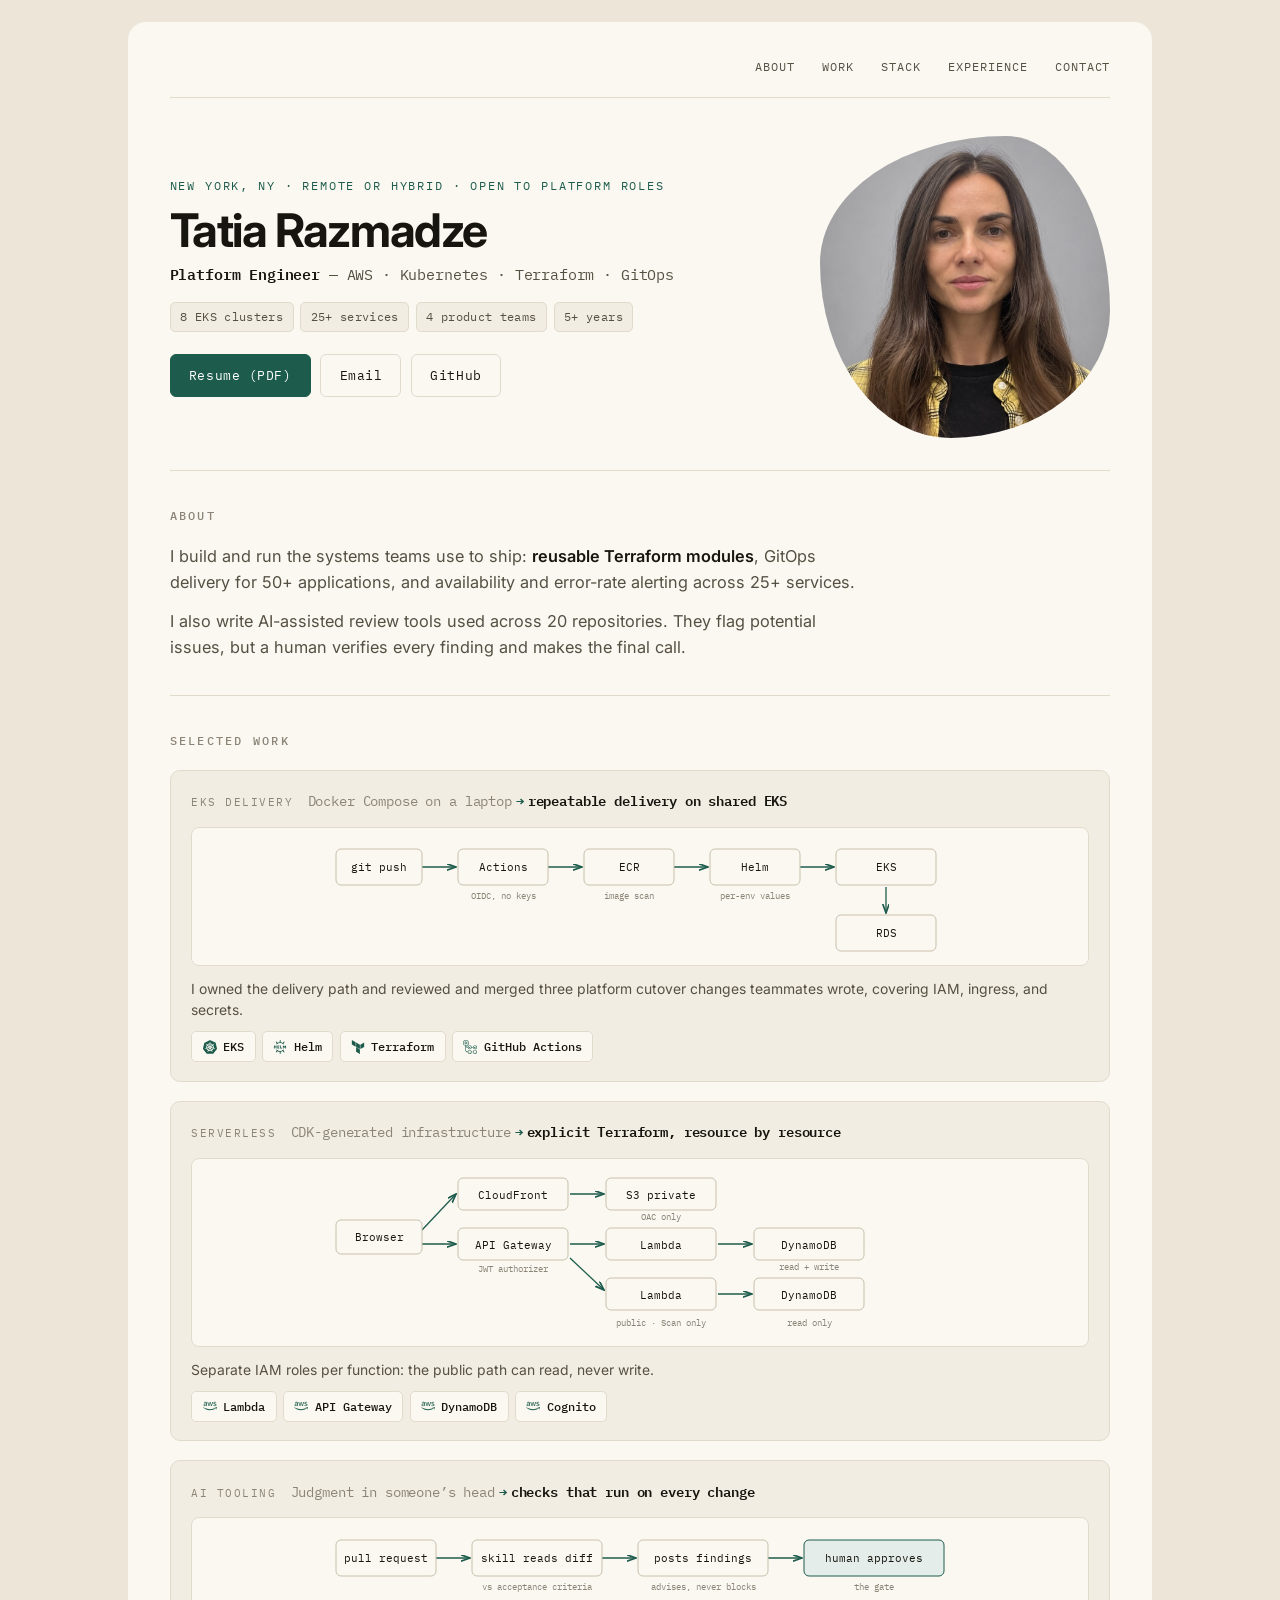
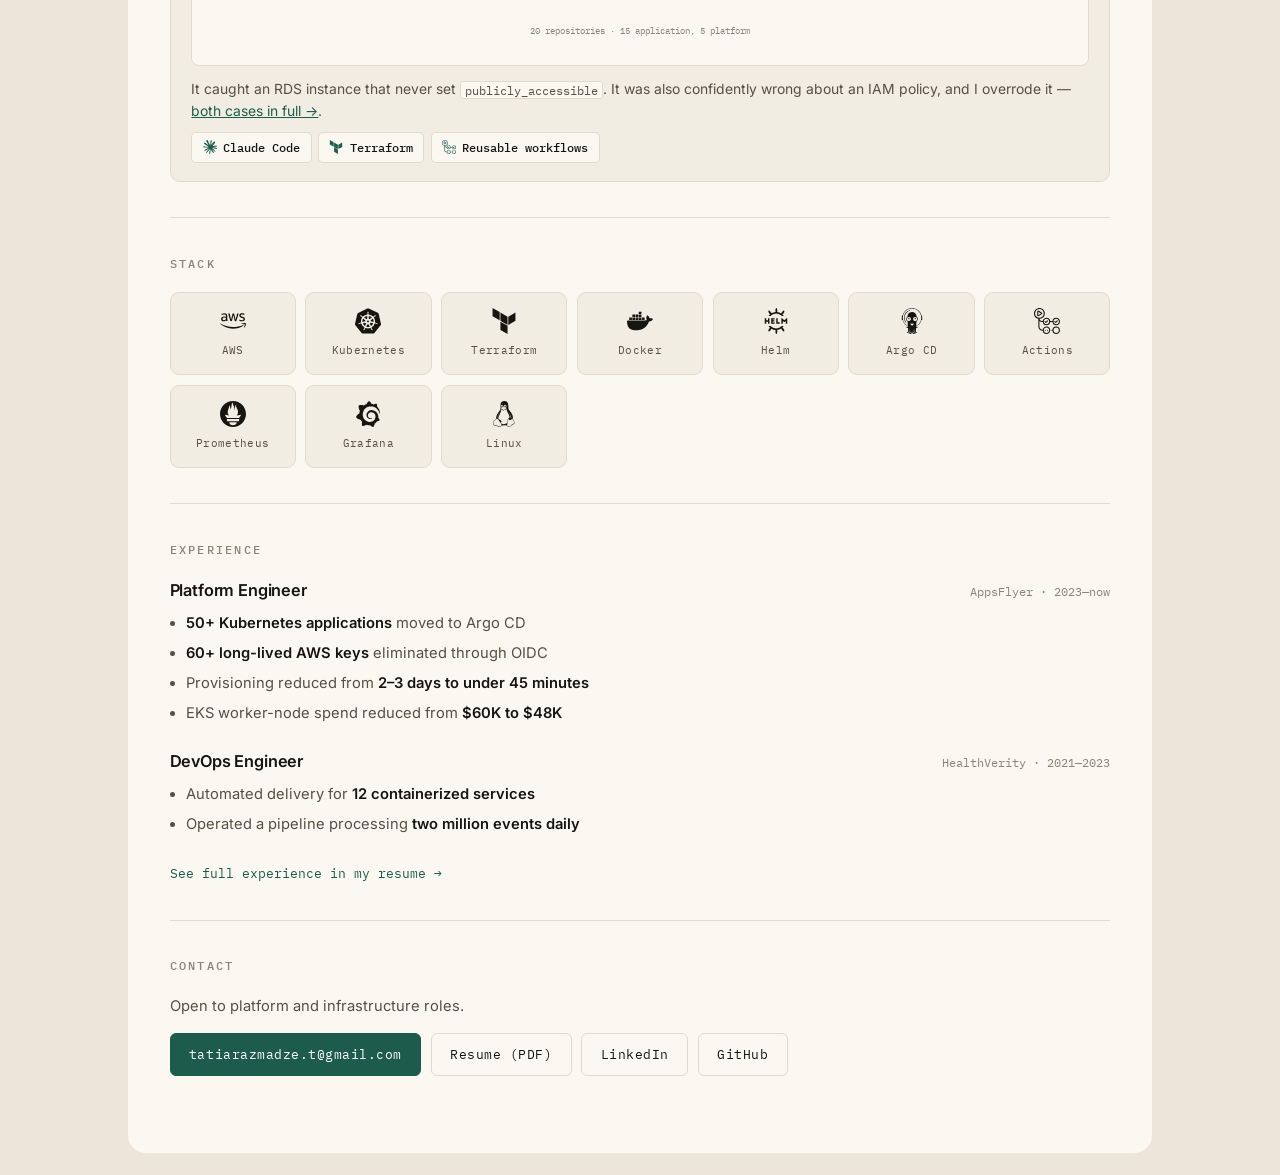
==== commit df84a2b3: "copy: tighter about, cutover sentence; photo raised in frame" ====
--- a/index.html
+++ b/index.html
@@ -46,11 +46,10 @@
 
   <section id="about">
     <h2>About</h2>
-    <p class="lead">I build and run the delivery systems teams use: <b>reusable Terraform modules</b>,
-    GitOps for 50+ applications, and alerting on availability and error rates rather than static
-    thresholds, across 25+ services.</p>
-    <p class="lead">I also build AI-assisted review workflows used across 20 repositories. They flag
-    issues; a human reviews every finding and makes the final decision.</p>
+    <p class="lead">I build and run the systems teams use to ship: <b>reusable Terraform modules</b>,
+    GitOps delivery for 50+ applications, and availability and error-rate alerting across 25+ services.</p>
+    <p class="lead">I also write AI-assisted review tools used across 20 repositories. They flag potential
+    issues, but a human verifies every finding and makes the final call.</p>
   </section>
 
   <section id="projects">
@@ -67,7 +66,7 @@
           <g class="lb" text-anchor="middle"><text x="49" y="34">git push</text><text x="173" y="34">Actions</text><text x="299" y="34">ECR</text><text x="425" y="34">Helm</text><text x="556" y="34">EKS</text><text x="556" y="100">RDS</text></g>
           <g class="sm" text-anchor="middle"><text x="173" y="62">OIDC, no keys</text><text x="299" y="62">image scan</text><text x="425" y="62">per-env values</text></g>
         </svg></div>
-        <p class="pnote">I owned the delivery path, and reviewed the IAM, ingress and secrets changes teammates made to it during the cutover.</p>
+        <p class="pnote">I owned the delivery path and reviewed and merged three platform cutover changes teammates wrote, covering IAM, ingress, and secrets.</p>
         <ul class="tags"><li>EKS</li><li>Helm</li><li>Terraform</li><li>GitHub Actions</li></ul>
       </article>
 
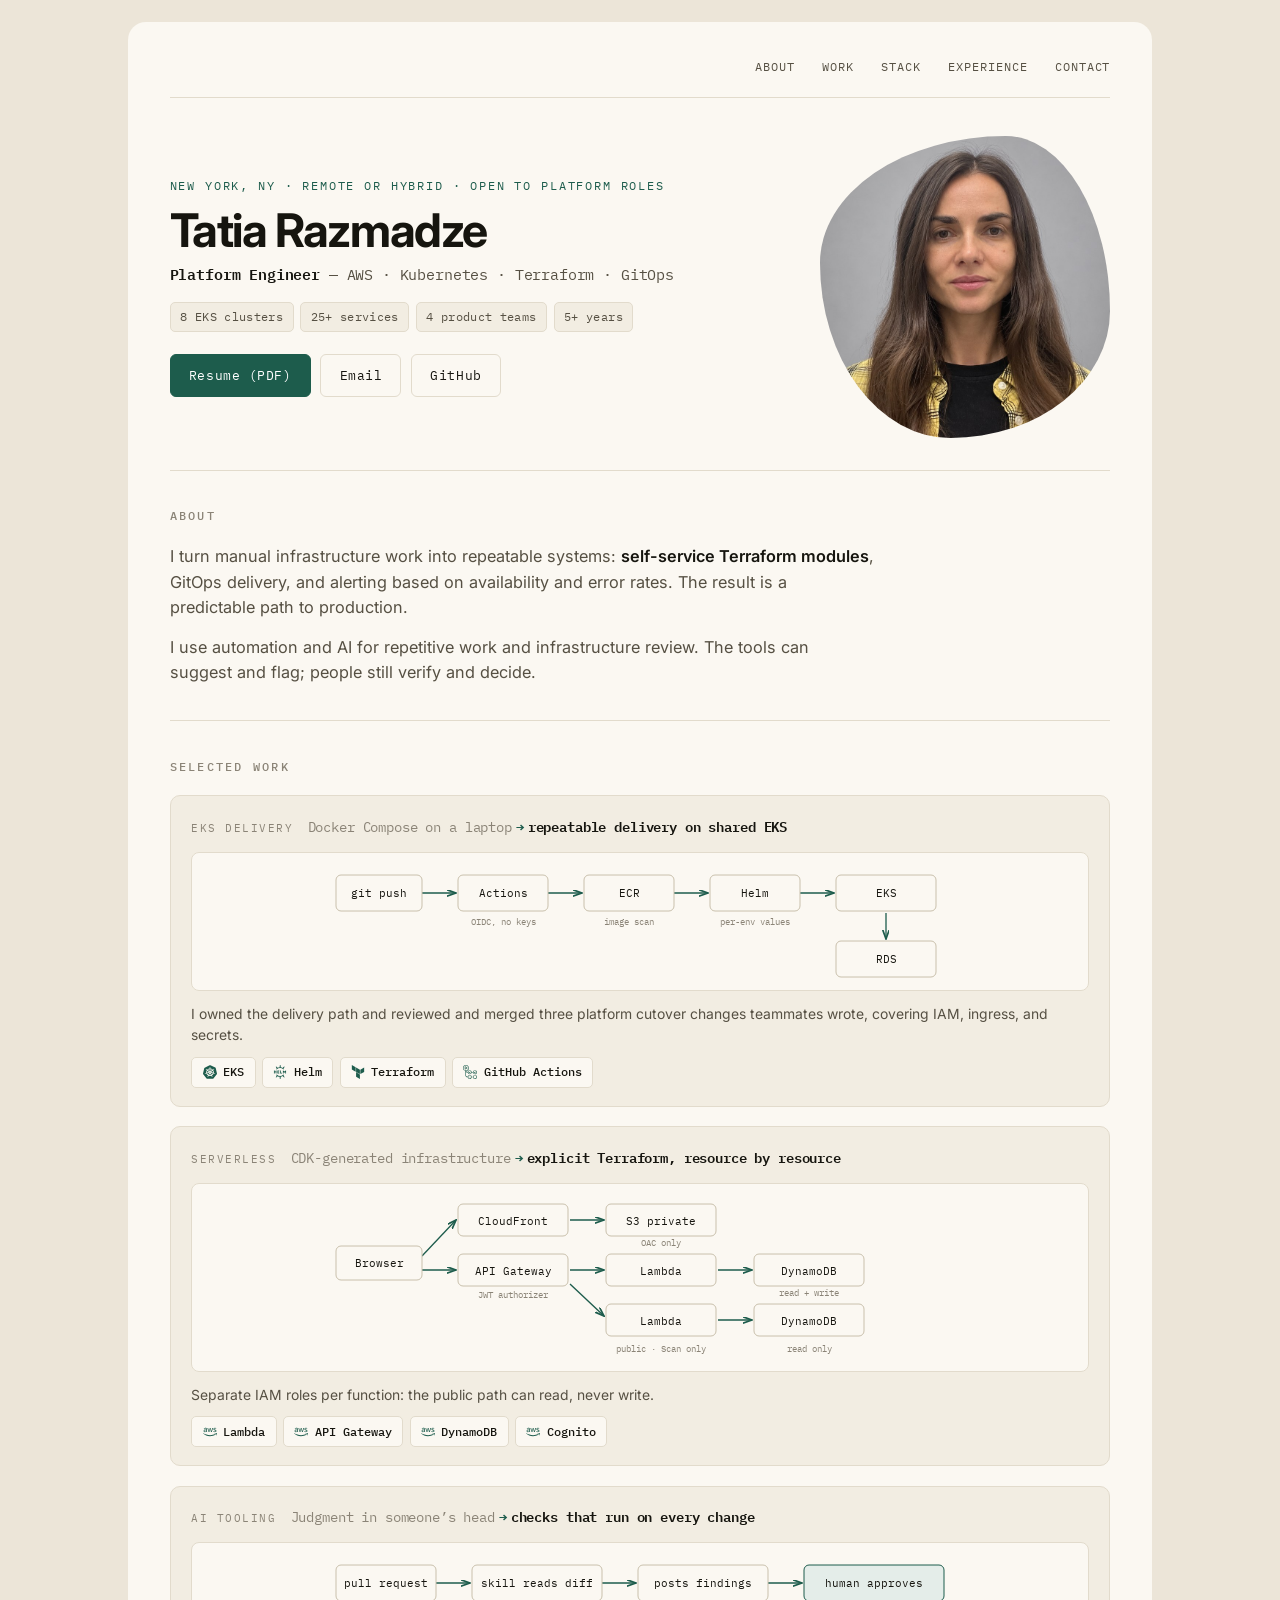
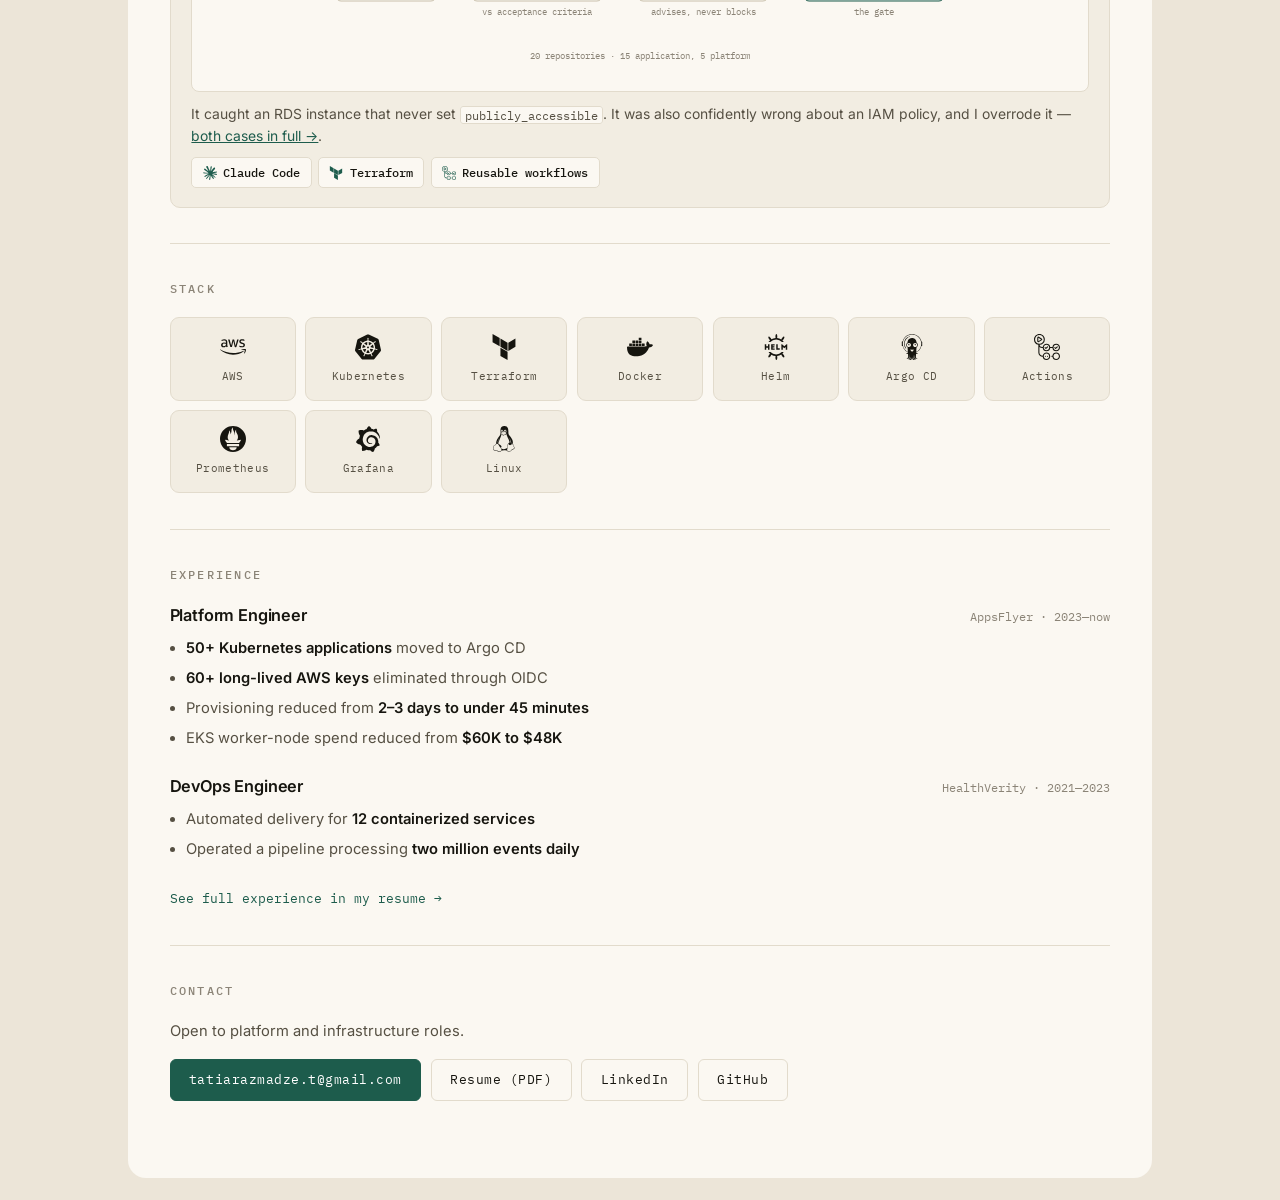
==== commit 8a3fd805: "about: repeatable systems, no repeated figures" ====
--- a/index.html
+++ b/index.html
@@ -46,10 +46,11 @@
 
   <section id="about">
     <h2>About</h2>
-    <p class="lead">I build and run the systems teams use to ship: <b>reusable Terraform modules</b>,
-    GitOps delivery for 50+ applications, and availability and error-rate alerting across 25+ services.</p>
-    <p class="lead">I also write AI-assisted review tools used across 20 repositories. They flag potential
-    issues, but a human verifies every finding and makes the final call.</p>
+    <p class="lead">I turn manual infrastructure work into repeatable systems: <b>self-service Terraform
+    modules</b>, GitOps delivery, and alerting based on availability and error rates. The result is a
+    predictable path to production.</p>
+    <p class="lead">I use automation and AI for repetitive work and infrastructure review. The tools can
+    suggest and flag; people still verify and decide.</p>
   </section>
 
   <section id="projects">
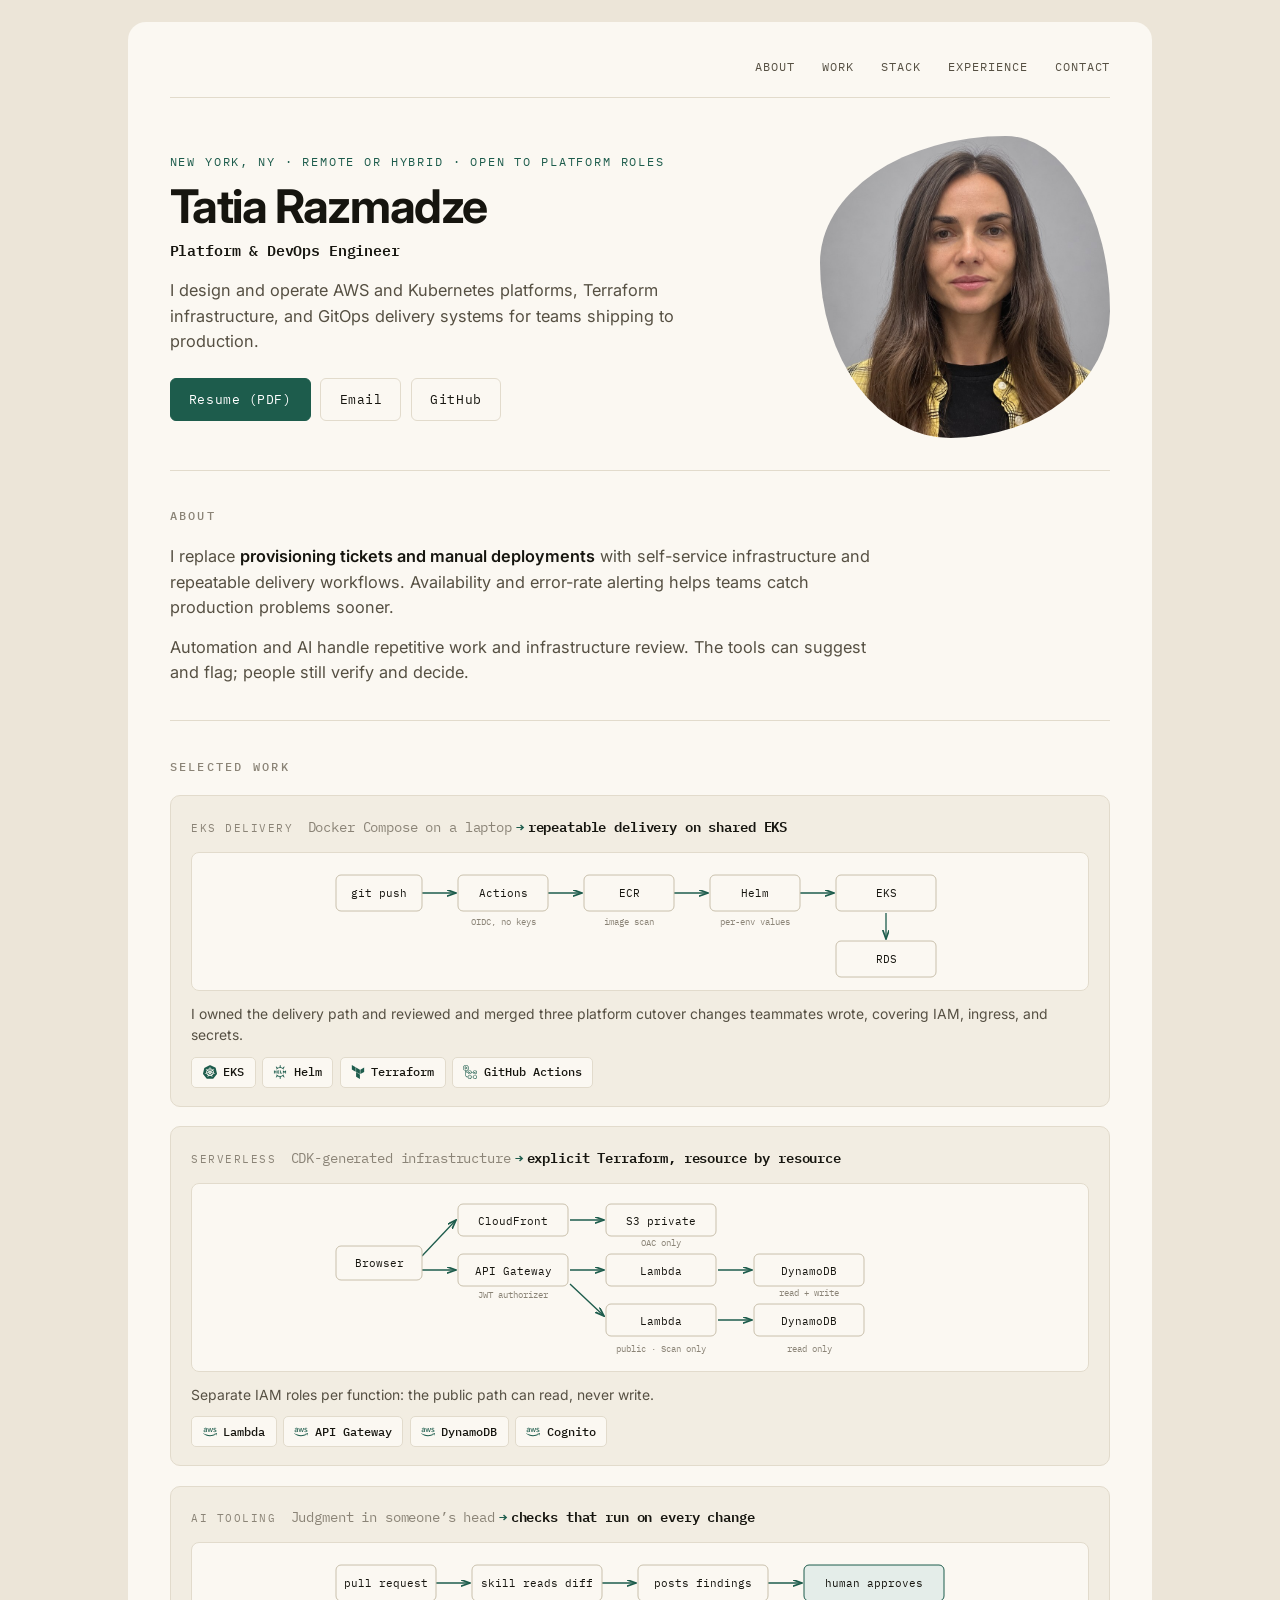
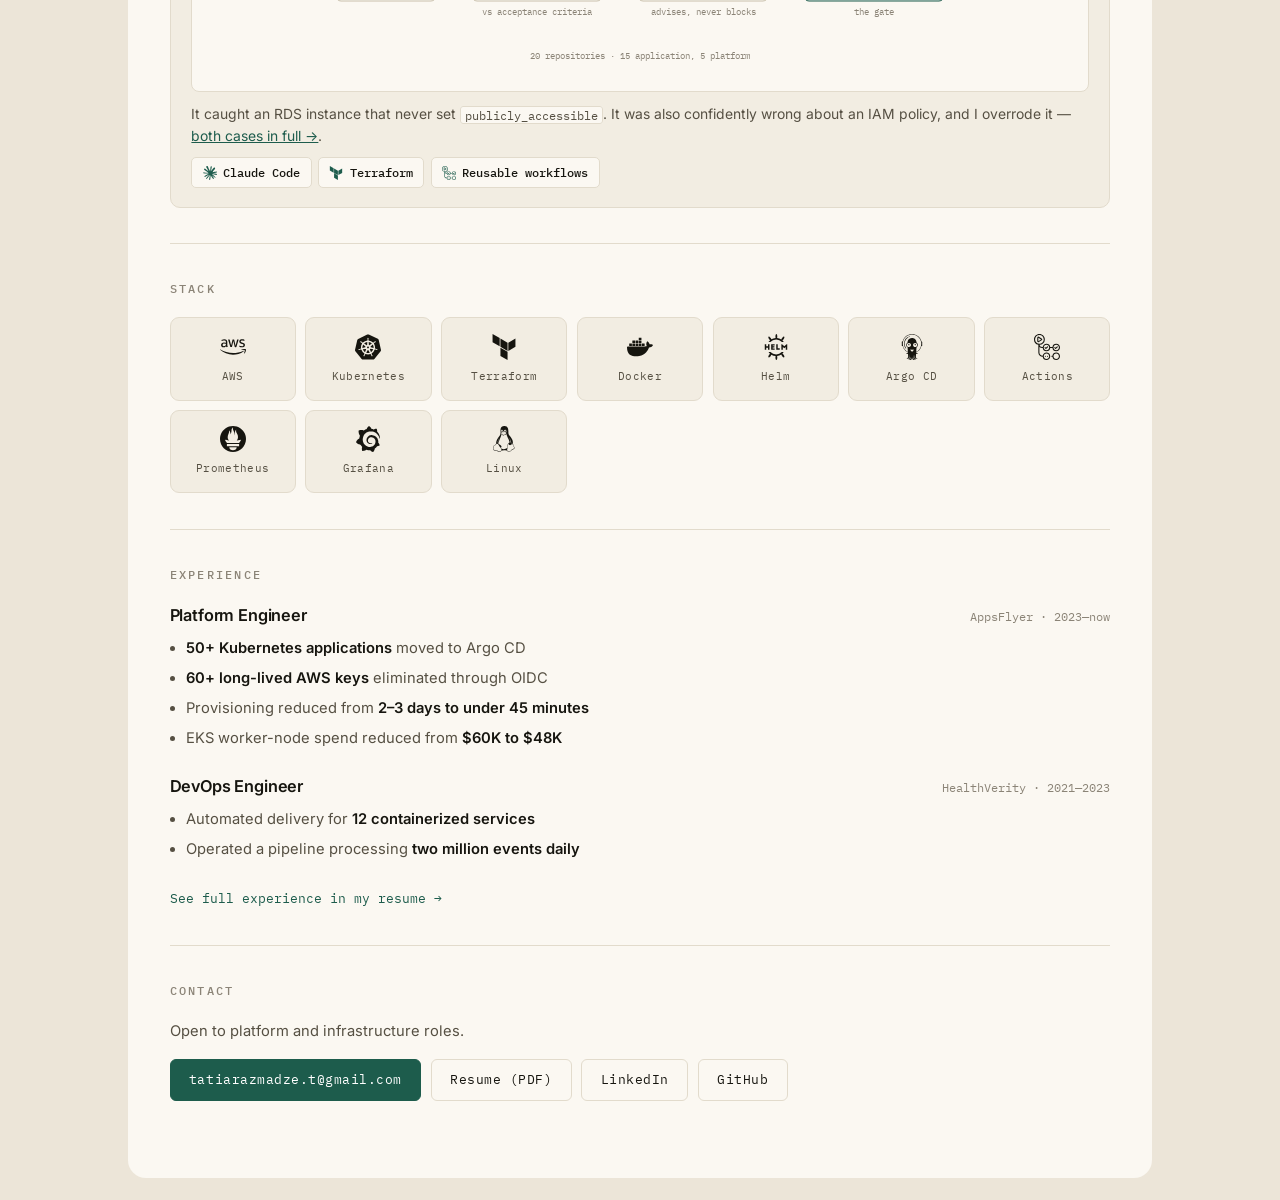
==== commit 6ca1f129: "hero and about: one sentence each, varied openings, chips removed" ====
--- a/index.html
+++ b/index.html
@@ -30,10 +30,8 @@
     <div>
       <p class="eyebrow">New York, NY · Remote or hybrid · Open to platform roles</p>
       <h1>Tatia Razmadze</h1>
-      <p class="role"><b>Platform Engineer</b> — AWS · Kubernetes · Terraform · GitOps</p>
-      <ul class="facts">
-        <li>8 EKS clusters</li><li>25+ services</li><li>4 product teams</li><li>5+ years</li>
-      </ul>
+      <p class="role"><b>Platform &amp; DevOps Engineer</b></p>
+      <p class="herolede">I design and operate AWS and Kubernetes platforms, Terraform infrastructure, and GitOps delivery systems for teams shipping to production.</p>
       <div class="actions">
         <a class="btn" href="resume.pdf">Resume (PDF)</a>
         <a class="btn ghost" href="mailto:tatiarazmadze.t@gmail.com">Email</a>
@@ -46,10 +44,10 @@
 
   <section id="about">
     <h2>About</h2>
-    <p class="lead">I turn manual infrastructure work into repeatable systems: <b>self-service Terraform
-    modules</b>, GitOps delivery, and alerting based on availability and error rates. The result is a
-    predictable path to production.</p>
-    <p class="lead">I use automation and AI for repetitive work and infrastructure review. The tools can
+    <p class="lead">I replace <b>provisioning tickets and manual deployments</b> with self-service
+    infrastructure and repeatable delivery workflows. Availability and error-rate alerting helps teams catch
+    production problems sooner.</p>
+    <p class="lead">Automation and AI handle repetitive work and infrastructure review. The tools can
     suggest and flag; people still verify and decide.</p>
   </section>
 
--- a/styles.css
+++ b/styles.css
@@ -23,6 +23,7 @@
 .role b{color:var(--fg);font-weight:600}
 .facts{display:flex;flex-wrap:wrap;gap:.4rem;margin:0 0 1.4rem;padding:0;list-style:none}
 .facts li{font-family:var(--mono);font-size:.72rem;letter-spacing:.03em;color:var(--fg-soft);background:var(--chip);border:1px solid var(--line);border-radius:5px;padding:.3rem .6rem}
+.herolede{font-size:1.02rem;color:var(--fg-soft);max-width:32rem;margin:.9rem 0 1.5rem}
 .actions{display:flex;gap:.6rem;flex-wrap:wrap}
 .btn{font-family:var(--mono);font-size:.8rem;letter-spacing:.04em;text-decoration:none;padding:.65rem 1.15rem;border-radius:6px;background:var(--accent);color:#fff;border:1px solid var(--accent)}
 .btn.ghost{background:transparent;color:var(--fg);border-color:var(--line)}
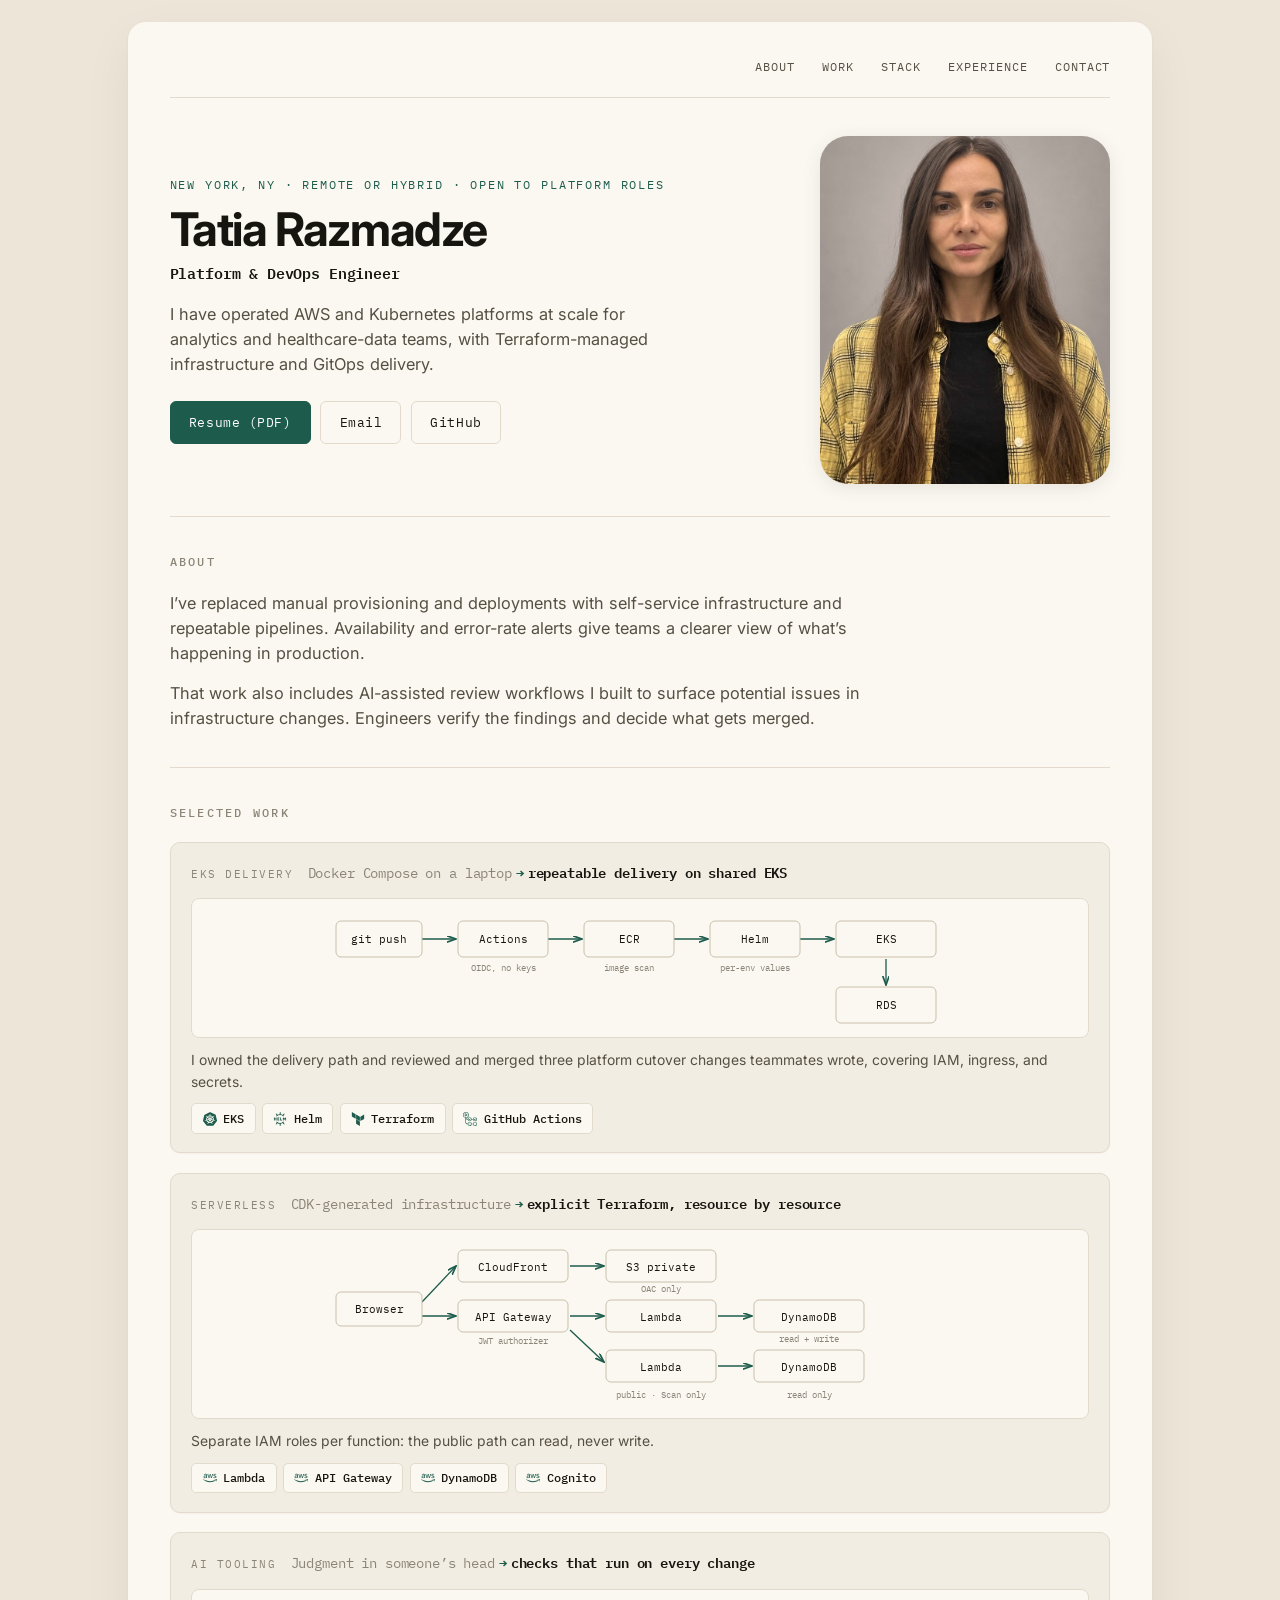
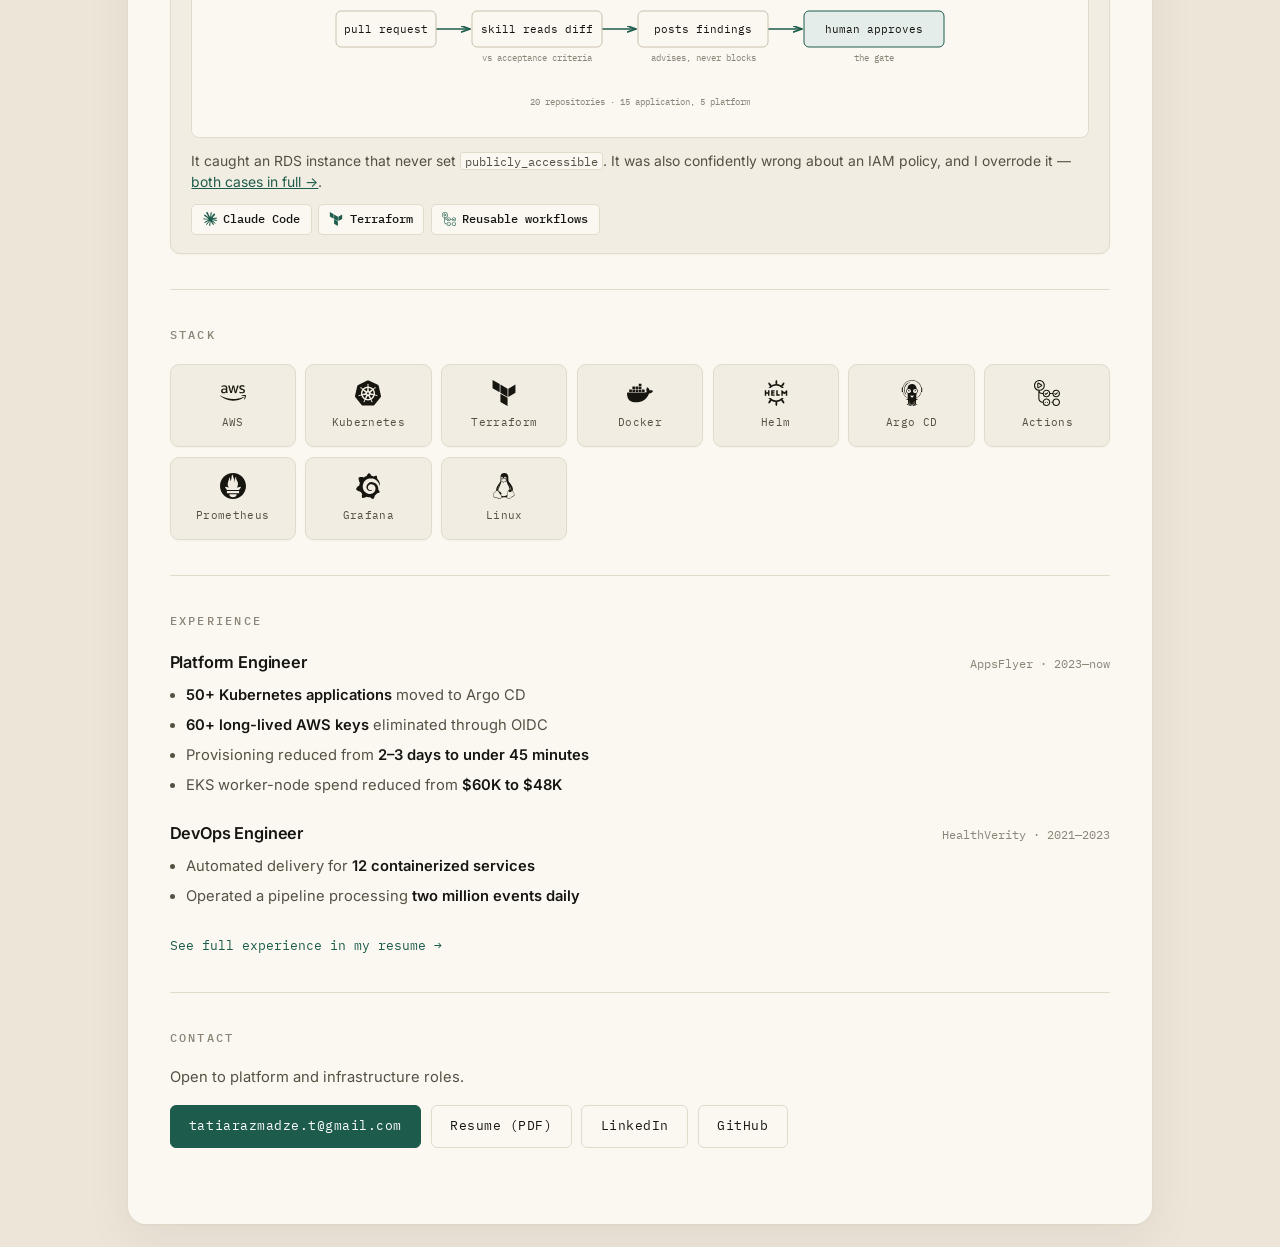
==== commit ca551e5d: "copy: past-experience wording; cards: shadow and hover lift" ====
--- a/index.html
+++ b/index.html
@@ -31,7 +31,8 @@
       <p class="eyebrow">New York, NY · Remote or hybrid · Open to platform roles</p>
       <h1>Tatia Razmadze</h1>
       <p class="role"><b>Platform &amp; DevOps Engineer</b></p>
-      <p class="herolede">I design and operate AWS and Kubernetes platforms, Terraform infrastructure, and GitOps delivery systems for teams shipping to production.</p>
+      <p class="herolede">I have operated AWS and Kubernetes platforms at scale for analytics and
+      healthcare-data teams, with Terraform-managed infrastructure and GitOps delivery.</p>
       <div class="actions">
         <a class="btn" href="resume.pdf">Resume (PDF)</a>
         <a class="btn ghost" href="mailto:tatiarazmadze.t@gmail.com">Email</a>
@@ -44,11 +45,11 @@
 
   <section id="about">
     <h2>About</h2>
-    <p class="lead">I replace <b>provisioning tickets and manual deployments</b> with self-service
-    infrastructure and repeatable delivery workflows. Availability and error-rate alerting helps teams catch
-    production problems sooner.</p>
-    <p class="lead">Automation and AI handle repetitive work and infrastructure review. The tools can
-    suggest and flag; people still verify and decide.</p>
+    <p class="lead">I’ve replaced manual provisioning and deployments with self-service infrastructure
+    and repeatable pipelines. Availability and error-rate alerts give teams a clearer view of what’s
+    happening in production.</p>
+    <p class="lead">That work also includes AI-assisted review workflows I built to surface potential
+    issues in infrastructure changes. Engineers verify the findings and decide what gets merged.</p>
   </section>
 
   <section id="projects">
--- a/styles.css
+++ b/styles.css
@@ -27,7 +27,7 @@
 .actions{display:flex;gap:.6rem;flex-wrap:wrap}
 .btn{font-family:var(--mono);font-size:.8rem;letter-spacing:.04em;text-decoration:none;padding:.65rem 1.15rem;border-radius:6px;background:var(--accent);color:#fff;border:1px solid var(--accent)}
 .btn.ghost{background:transparent;color:var(--fg);border-color:var(--line)}
-.portrait img{width:100%;aspect-ratio:1/1.04;object-fit:cover;display:block;border-radius:64% 36% 55% 45% / 42% 58% 42% 58%;filter:none}
+.portrait img{width:100%;display:block;border-radius:28px}
 
 /* section shell */
 section{padding:2.2rem 0;border-top:1px solid var(--line)}
@@ -156,3 +156,35 @@
 
 @media(max-width:780px){ .verdicts{grid-template-columns:minmax(0,1fr)} }
 
+/* ---------- card depth + hover ---------- */
+
+.proj2,.verdict,.tool,.metrics li,.skill{
+  box-shadow:0 1px 2px rgba(60,50,30,.04);
+  transition:box-shadow .18s ease, transform .18s ease, background-color .18s ease, border-color .18s ease;
+}
+.proj2:hover,.verdict:hover{
+  box-shadow:0 6px 18px rgba(60,50,30,.09);
+  transform:translateY(-2px);
+  border-color:#d3c9b4;
+  background:var(--sheet);
+}
+.tool:hover{
+  box-shadow:0 5px 14px rgba(60,50,30,.10);
+  transform:translateY(-2px);
+  background:var(--sheet);
+  border-color:#d3c9b4;
+}
+.pdia{transition:border-color .18s ease}
+.proj2:hover .pdia{border-color:#d9cfba}
+.proj2 .tags li{transition:border-color .15s ease, background-color .15s ease}
+.proj2:hover .tags li{border-color:#d9cfba}
+.btn{transition:box-shadow .18s ease, transform .18s ease, background-color .15s, border-color .15s}
+.btn:hover{box-shadow:0 4px 12px rgba(29,92,76,.18); transform:translateY(-1px)}
+.btn.ghost:hover{box-shadow:0 4px 12px rgba(60,50,30,.08)}
+.sheet{box-shadow:0 1px 3px rgba(60,50,30,.05),0 18px 50px rgba(60,50,30,.06)}
+.portrait img{box-shadow:0 4px 18px rgba(60,50,30,.10)}
+
+@media (prefers-reduced-motion: reduce){
+  .proj2,.verdict,.tool,.btn{transition:none}
+  .proj2:hover,.verdict:hover,.tool:hover,.btn:hover{transform:none}
+}
